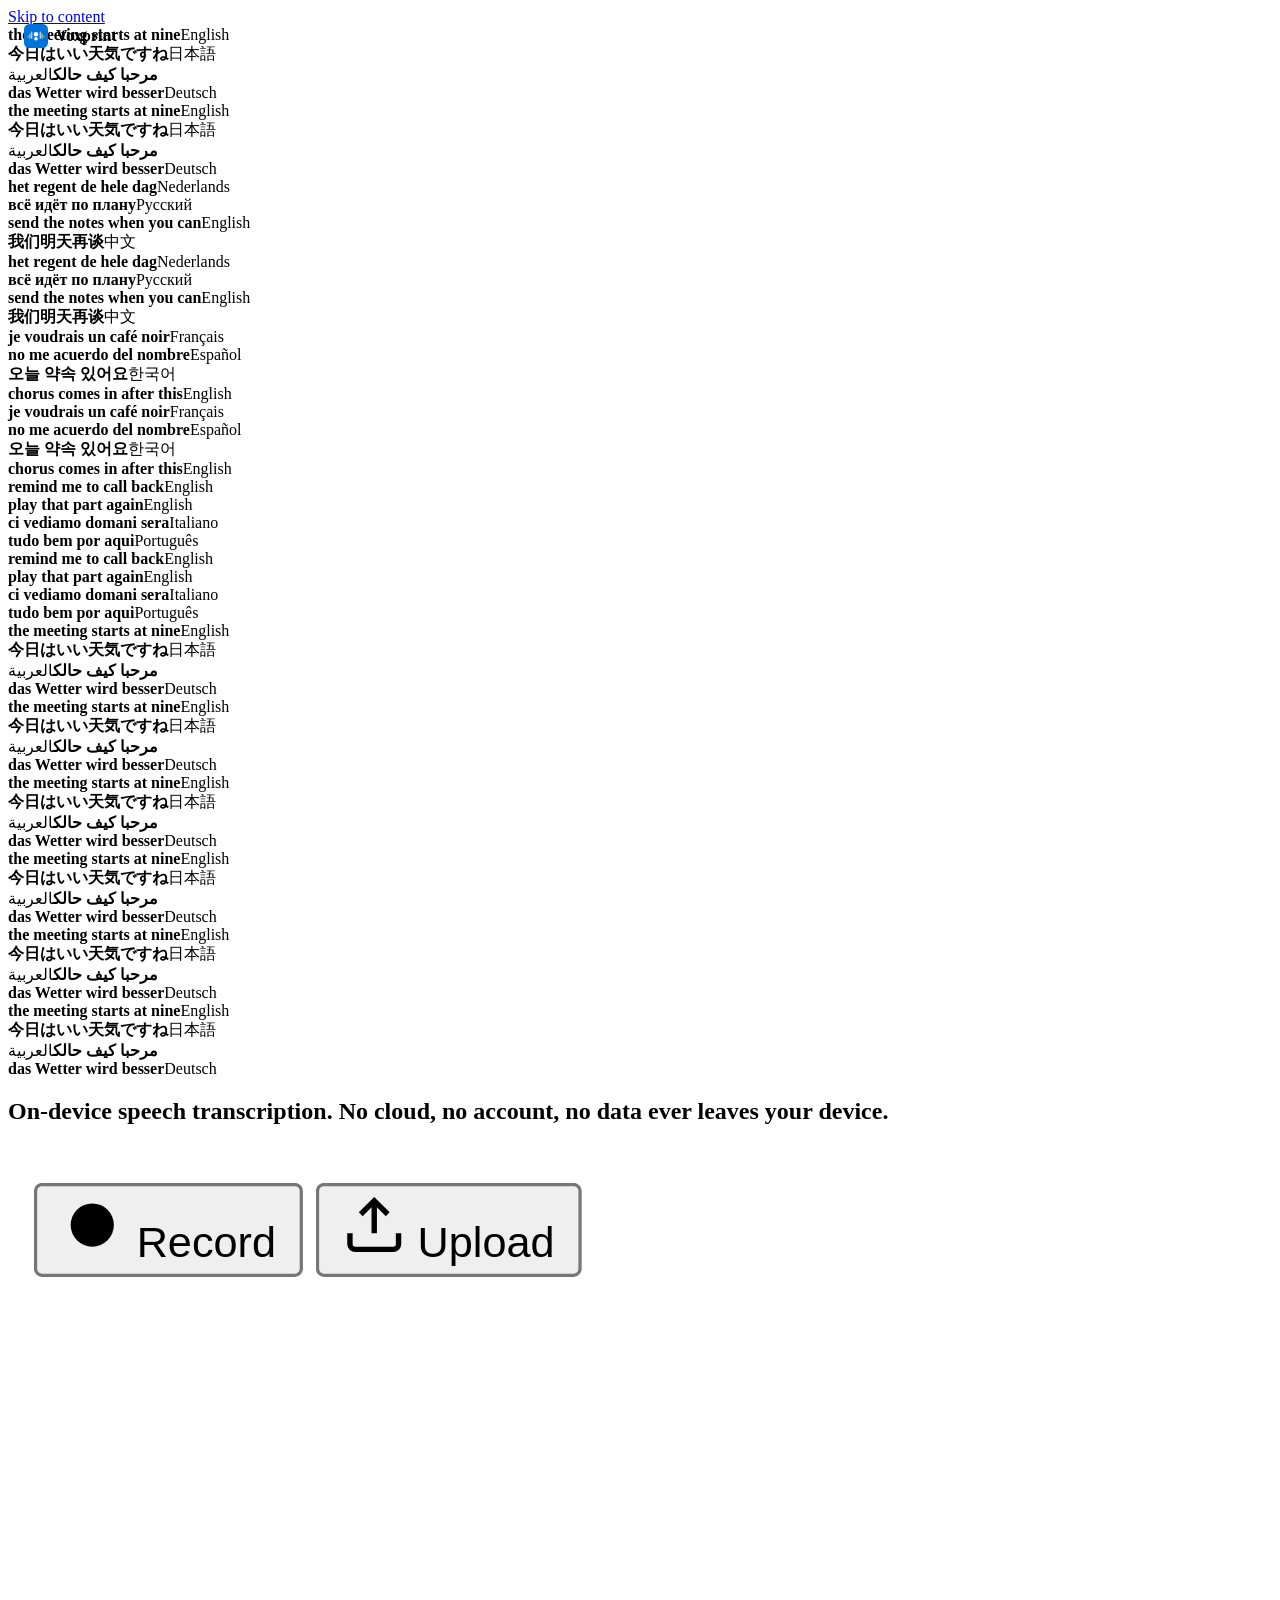
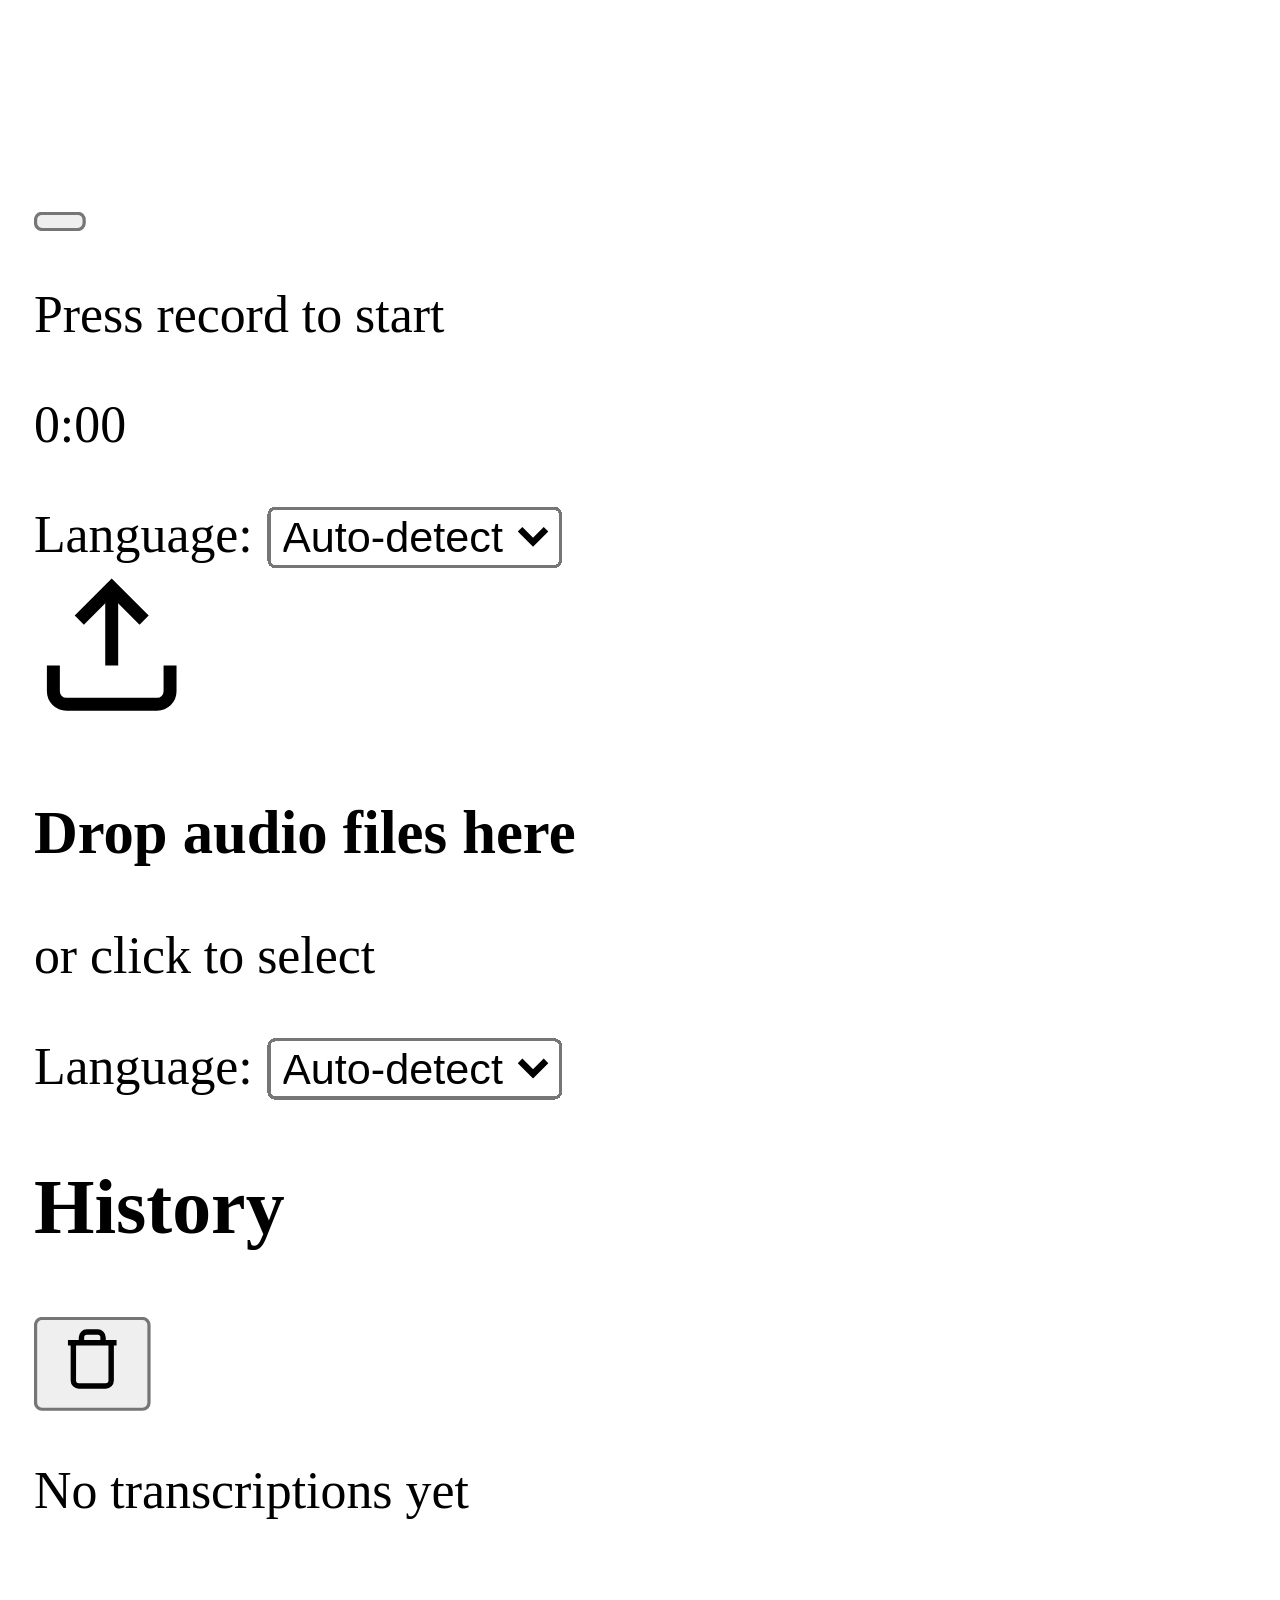
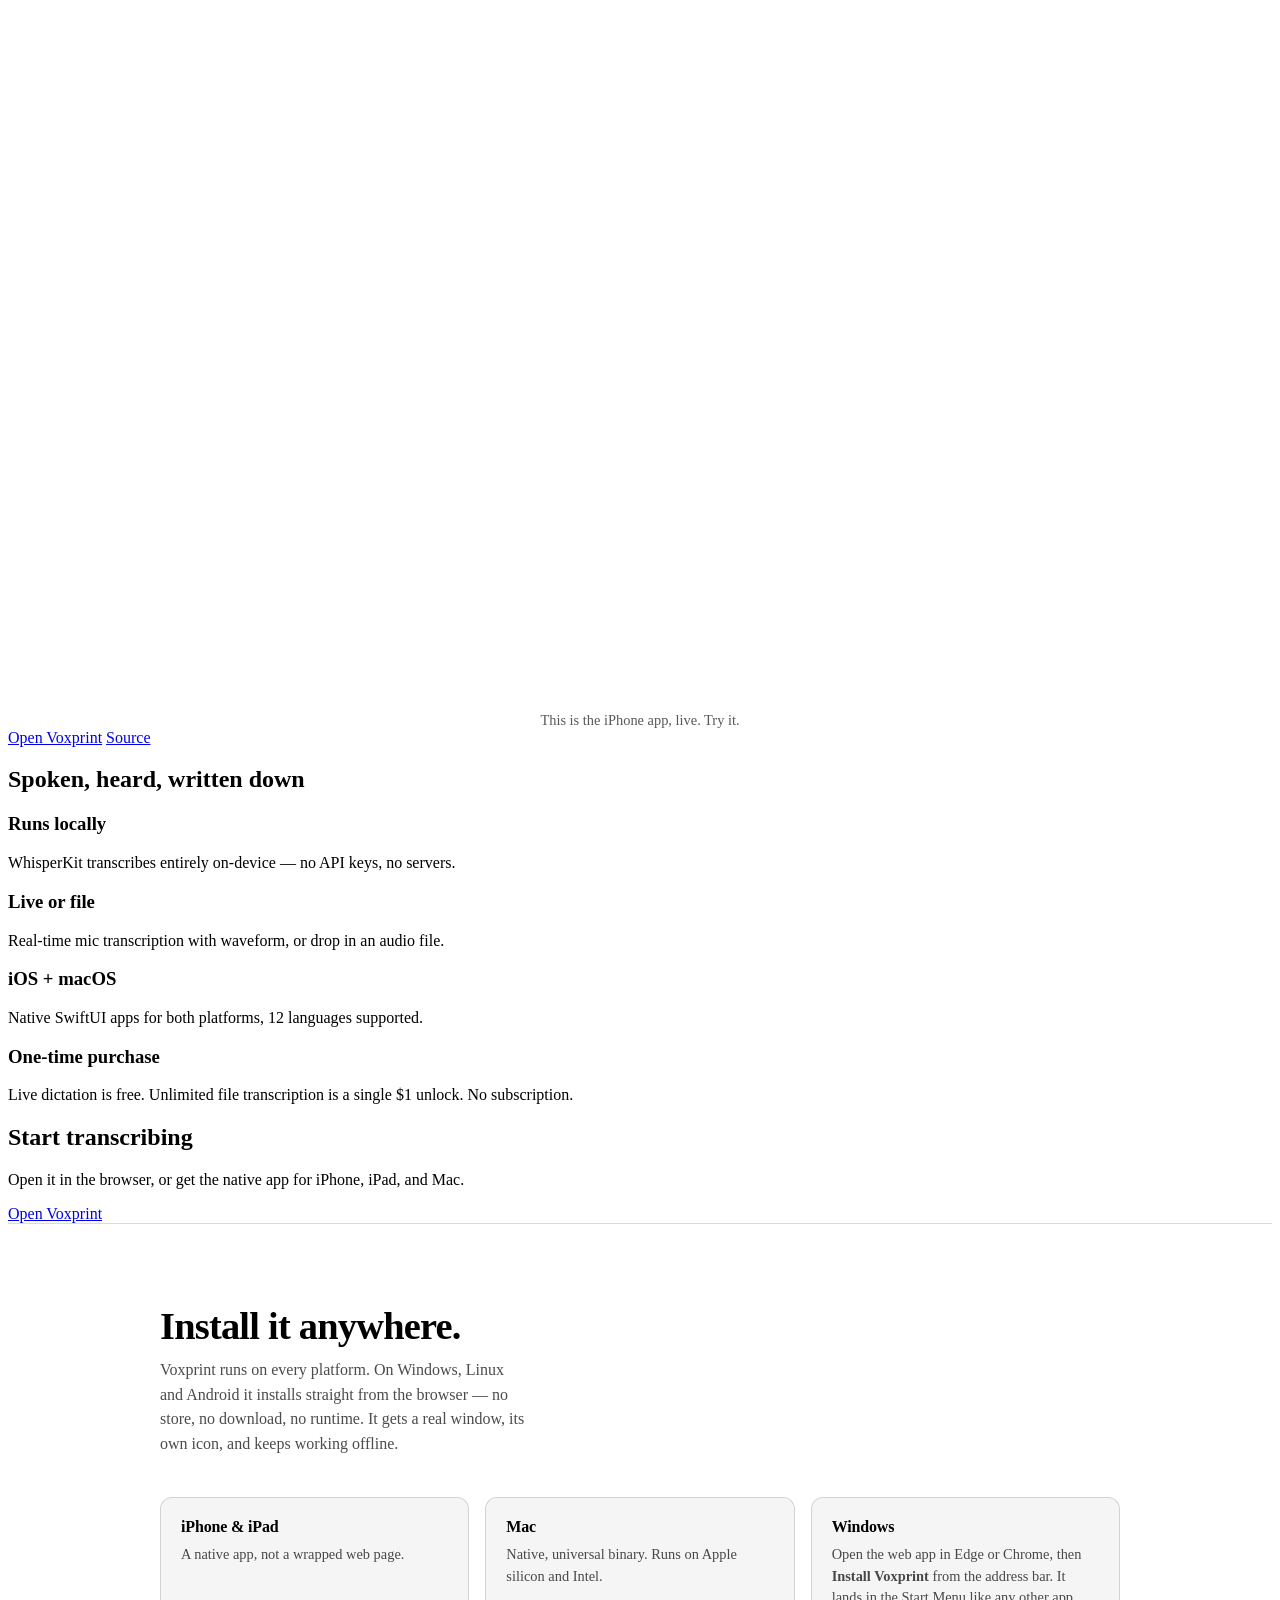
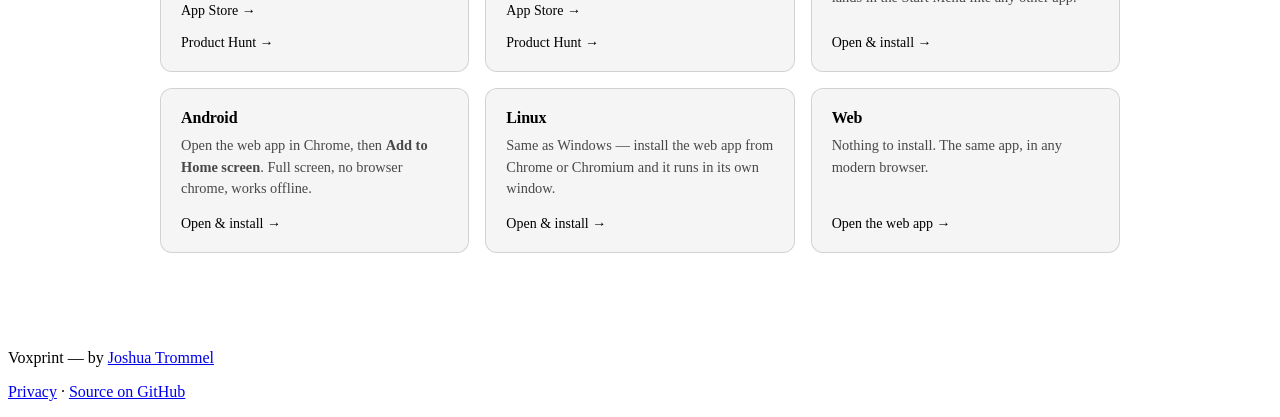
==== docs/index.html @ 03146f7b "landing: move logo to page top-left, hide app navbar in embedded demo" ====
<!DOCTYPE html>
<html lang="en">
<head>
    <script>document.documentElement.classList.add('js')</script>
    <meta charset="UTF-8">
    <meta name="viewport" content="width=device-width, initial-scale=1.0">
    <title>Voxprint: On-Device Transcription</title>
    <meta name="description" content="Transcribe speech, music, and audio files entirely on-device. No account, no cloud, no subscription.">
    <meta property="og:title" content="Voxprint: On-Device Transcription">
    <meta property="og:description" content="Whisper transcription that runs entirely on your iPhone or Mac. No account, no cloud, no subscription.">
    <meta property="og:image" content="https://voxprint.heyitsmejosh.com/og.png">
    <meta property="og:url" content="https://voxprint.heyitsmejosh.com/">
    <meta property="og:type" content="website">
    <meta name="twitter:card" content="summary_large_image">
    <meta name="twitter:image" content="https://voxprint.heyitsmejosh.com/og.png">
    <link rel="canonical" href="https://voxprint.heyitsmejosh.com/">
    <meta name="theme-color" content="#ffffff" media="(prefers-color-scheme: light)">
    <meta name="theme-color" content="#111111" media="(prefers-color-scheme: dark)">
    <meta name="apple-itunes-app" content="app-id=6782604262">
    <link rel="stylesheet" href="styles.css">
<link rel="stylesheet" href="devices.css">
<script>
// ponytail: UA sniff, good enough for a mockup. iphone is the default. ?embed = app only, for the landing demo frame.
(function(u,d){d=/Android/.test(u)?'android':/iPhone|iPad/.test(u)?'iphone':/Windows/.test(u)?'windows':/Mac/.test(u)?'mac':'iphone';document.documentElement.dataset.device=d;if(/[?&]embed\b/.test(location.search))document.documentElement.classList.add('embed')})(navigator.userAgent);
</script>
<style>
/* Live demo: the real app in a frame matching the visitor's device (nimble treatment) */
.demo{margin:2rem auto 0;text-align:center;position:relative;z-index:2}
.demo .device-screen{aspect-ratio:9/19.5}
.demo .device-mac .device-screen,.demo .device-windows .device-screen{aspect-ratio:16/10}
.demo .device-screen iframe{position:absolute;top:0;left:0;border:0;display:block;transform-origin:0 0;width:390px;height:845px;background:#fff}
.demo .device-mac .device-screen iframe,.demo .device-windows .device-screen iframe{width:1024px;height:640px}
.demo-caption{font-size:.9rem;opacity:.65;margin:1rem 0 0}
.embed .demo,.embed footer,.embed nav{display:none!important}
.site-logo{position:absolute;top:1.5rem;left:1.5rem;z-index:3;display:flex;align-items:center;gap:.5rem;font-weight:600;color:inherit;text-decoration:none}
.site-logo svg{display:block}
@media (prefers-reduced-motion: no-preference) {
  html.js .reveal { opacity: 0; transform: translateY(20px); transition: opacity .6s ease-out, transform .6s ease-out; }
  html.js .reveal.in-view { opacity: 1; transform: translateY(0); }
}
</style>
</head>
<body>
    <a class="skip" href="#main">Skip to content</a>


<main id="main">
    <section class="landing-hero">
        <div class="hero-wall" id="heroWall" aria-hidden="true"></div>
        <div class="hero-scrim" aria-hidden="true"></div>
        <a class="site-logo" href="/">
            <svg viewBox="0 0 200 200" width="24" height="24"><rect width="200" height="200" rx="44" fill="#0074D9"/><circle cx="100" cy="85" r="19" fill="#ffffff"/><circle cx="100" cy="123" r="15" fill="#ffffff"/><rect x="30" y="97" width="9" height="18" rx="4.5" fill="#9a9a9a"/><rect x="45" y="79" width="9" height="42" rx="4.5" fill="#d8d8d8"/><rect x="60" y="63" width="9" height="60" rx="4.5" fill="#e8e8e8"/><rect x="131" y="63" width="9" height="60" rx="4.5" fill="#e8e8e8"/><rect x="146" y="79" width="9" height="42" rx="4.5" fill="#d8d8d8"/><rect x="161" y="97" width="9" height="18" rx="4.5" fill="#9a9a9a"/></svg>
            Voxprint
        </a>
        <div class="hero-copy">
            <h1>On-device speech transcription. No cloud, no account, no data ever leaves your device.</h1>
<div class="demo">
  <div class="device device-iphone" id="demoFrame"><div class="device-screen"><iframe id="demoApp" title="Voxprint, live" loading="lazy" data-src="app.html?embed"></iframe></div></div>
  <p class="demo-caption">This is the <span id="demoDev">iPhone</span> app, live. Try it.</p>
</div>
<script>
(function(){var names={iphone:'iPhone',android:'Android',mac:'Mac',windows:'Windows'},dev=document.documentElement.dataset.device,f=document.getElementById('demoFrame'),i=document.getElementById('demoApp');
if(!names[dev])dev='iphone';f.className='device device-'+dev;document.getElementById('demoDev').textContent=names[dev];
if(!document.documentElement.classList.contains('embed'))i.src=i.dataset.src;
function fit(){i.style.transform='scale('+(i.parentNode.clientWidth/i.offsetWidth)+')';}fit();addEventListener('resize',fit);})();
</script>

            <div class="landing-ctas">
                <a class="btn btn-primary" href="app.html">Open Voxprint</a>
                <a class="btn btn-outline" href="https://github.com/nulljosh/voxprint">Source</a>
            </div>
        </div>
    </section>

    <section class="landing-features">
        <div class="container">
            <h2>Spoken, heard, written down</h2>
            <div class="grid">
                <div class="feature">
                    <h3>Runs locally</h3>
                    <p>WhisperKit transcribes entirely on-device &mdash; no API keys, no servers.</p>
                </div>
                <div class="feature">
                    <h3>Live or file</h3>
                    <p>Real-time mic transcription with waveform, or drop in an audio file.</p>
                </div>
                <div class="feature">
                    <h3>iOS + macOS</h3>
                    <p>Native SwiftUI apps for both platforms, 12 languages supported.</p>
                </div>
                <div class="feature">
                    <h3>One-time purchase</h3>
                    <p>Live dictation is free. Unlimited file transcription is a single $1 unlock. No subscription.</p>
                </div>
            </div>
        </div>
    </section>

    <section class="closing">
        <div class="container">
            <h2>Start transcribing</h2>
            <p>Open it in the browser, or get the native app for iPhone, iPad, and Mac.</p>
            <div class="landing-ctas">
                <a class="btn btn-primary" href="app.html">Open Voxprint</a>
            </div>
        </div>
    </section>
</main>


<style>
#install-anywhere{padding:5rem 0;border-top:1px solid color-mix(in srgb, currentColor 14%, transparent);}
#install-anywhere .xp-wrap{max-width:960px;margin:0 auto;padding:0 1.5rem;}
#install-anywhere h2{font-size:clamp(1.6rem,3.4vw,2.4rem);margin:0 0 .6rem;letter-spacing:-.02em;}
#install-anywhere .xp-lead{max-width:46ch;margin:0 0 2.5rem;opacity:.7;line-height:1.55;}
#install-anywhere .xp-grid{display:grid;gap:1rem;grid-template-columns:repeat(auto-fit,minmax(260px,1fr));}
#install-anywhere .xp-card{background:color-mix(in srgb, currentColor 4%, transparent);border:1px solid color-mix(in srgb, currentColor 14%, transparent);border-radius:12px;padding:1.25rem;display:flex;flex-direction:column;gap:.5rem;}
#install-anywhere .xp-card h3{margin:0;font-size:1rem;letter-spacing:-.01em;}
#install-anywhere .xp-card p{margin:0;font-size:.9rem;line-height:1.5;opacity:.7;flex:1;}
#install-anywhere .xp-card a{margin-top:.5rem;font-size:.875rem;font-weight:500;color:var(--primary,currentColor);text-decoration:none;}
#install-anywhere .xp-card a:hover{text-decoration:underline;}
</style>

<section id="install-anywhere">
  <div class="xp-wrap">
    <h2>Install it anywhere.</h2>
    <p class="xp-lead">Voxprint runs on every platform. On Windows, Linux and Android it installs straight from the browser &mdash; no store, no download, no runtime. It gets a real window, its own icon, and keeps working offline.</p>
    <div class="xp-grid">
    <div class="xp-card">
      <h3>iPhone &amp; iPad</h3>
      <p>A native app, not a wrapped web page.</p>
      <a href="https://apps.apple.com/app/id6782604262">App Store &rarr;</a>
      <a href="https://www.producthunt.com/products/voxprint?launch=voxprint">Product Hunt &rarr;</a>
    </div>
    <div class="xp-card">
      <h3>Mac</h3>
      <p>Native, universal binary. Runs on Apple silicon and Intel.</p>
      <a href="https://apps.apple.com/app/id6782604262">App Store &rarr;</a>
      <a href="https://www.producthunt.com/products/voxprint?launch=voxprint">Product Hunt &rarr;</a>
    </div>
    <div class="xp-card">
      <h3>Windows</h3>
      <p>Open the web app in Edge or Chrome, then <strong>Install Voxprint</strong> from the address bar. It lands in the Start Menu like any other app.</p>
      <a href="https://voxprint.heyitsmejosh.com">Open &amp; install &rarr;</a>
    </div>
    <div class="xp-card">
      <h3>Android</h3>
      <p>Open the web app in Chrome, then <strong>Add to Home screen</strong>. Full screen, no browser chrome, works offline.</p>
      <a href="https://voxprint.heyitsmejosh.com">Open &amp; install &rarr;</a>
    </div>
    <div class="xp-card">
      <h3>Linux</h3>
      <p>Same as Windows &mdash; install the web app from Chrome or Chromium and it runs in its own window.</p>
      <a href="https://voxprint.heyitsmejosh.com">Open &amp; install &rarr;</a>
    </div>
    <div class="xp-card">
      <h3>Web</h3>
      <p>Nothing to install. The same app, in any modern browser.</p>
      <a href="https://voxprint.heyitsmejosh.com">Open the web app &rarr;</a>
    </div>
    </div>
  </div>
</section>

    <footer class="landing-footer">
        <div class="container">
            <p>Voxprint &mdash; by <a href="https://heyitsmejosh.com">Joshua Trommel</a></p>
            <p><a href="privacy.html">Privacy</a> &middot; <a href="https://github.com/nulljosh/voxprint">Source on GitHub</a></p>
        </div>
    </footer>
<script>
(function () {
  // Snippets the app would actually produce: transcript line + the language it detected.
  var LINES = [
    ["the meeting starts at nine", "English"],
    ["je voudrais un caf\u00e9 noir", "Fran\u00e7ais"],
    ["das Wetter wird besser", "Deutsch"],
    ["no me acuerdo del nombre", "Espa\u00f1ol"],
    ["ci vediamo domani sera", "Italiano"],
    ["\u4eca\u65e5\u306f\u3044\u3044\u5929\u6c17\u3067\u3059\u306d", "\u65e5\u672c\u8a9e"],
    ["remind me to call back", "English"],
    ["\uc624\ub298 \uc57d\uc18d \uc788\uc5b4\uc694", "\ud55c\uad6d\uc5b4"],
    ["tudo bem por aqui", "Portugu\u00eas"],
    ["\u0432\u0441\u0451 \u0438\u0434\u0451\u0442 \u043f\u043e \u043f\u043b\u0430\u043d\u0443", "\u0420\u0443\u0441\u0441\u043a\u0438\u0439"],
    ["chorus comes in after this", "English"],
    ["\u6211\u4eec\u660e\u5929\u518d\u8c08", "\u4e2d\u6587"],
    ["send the notes when you can", "English"],
    ["het regent de hele dag", "Nederlands"],
    ["play that part again", "English"],
    ["\u0645\u0631\u062d\u0628\u0627 \u0643\u064a\u0641 \u062d\u0627\u0644\u0643", "\u0627\u0644\u0639\u0631\u0628\u064a\u0629"]
  ];
  var wall = document.getElementById('heroWall');
  if (!wall) return;
  for (var i = LINES.length - 1; i > 0; i--) {   // shuffle so the wall differs each visit
    var j = Math.floor(Math.random() * (i + 1));
    var t = LINES[i]; LINES[i] = LINES[j]; LINES[j] = t;
  }
  var cols = Math.max(3, Math.ceil(window.innerWidth / 190));
  var per = Math.max(4, Math.min(6, Math.floor(LINES.length / cols)));
  for (var c = 0; c < cols; c++) {
    var col = document.createElement('div');
    col.className = 'wall-col ' + (c % 2 ? 'down' : 'up');
    col.style.setProperty('--dur', (64 + c * 13) + 's');
    var slice = LINES.slice(c * per, (c + 1) * per);
    if (!slice.length) slice = LINES.slice(0, per);
    slice.concat(slice).forEach(function (entry) {   // doubled, so the loop is seamless
      var card = document.createElement('div');
      card.className = 'wall-card';
      var b = document.createElement('b'); b.textContent = entry[0];
      var sp = document.createElement('span'); sp.textContent = entry[1];
      card.appendChild(b); card.appendChild(sp);
      col.appendChild(card);
    });
    wall.appendChild(col);
  }
})();
</script>
<script>
(function(){
  if (!('IntersectionObserver' in window)) return;
  document.querySelectorAll('.landing-features, .closing, #install-anywhere').forEach(function(el){ el.classList.add('reveal'); });
  var io = new IntersectionObserver(function(entries){
    entries.forEach(function(e){ if (e.isIntersecting) { e.target.classList.add('in-view'); io.unobserve(e.target); } });
  }, { threshold: 0.15 });
  document.querySelectorAll('.reveal').forEach(function(el){ io.observe(el); });

  var wall = document.getElementById('heroWall');
  if (wall && matchMedia('(prefers-reduced-motion: no-preference)').matches) {
    var ticking = false;
    addEventListener('scroll', function(){
      if (!ticking) {
        requestAnimationFrame(function(){ wall.style.transform = 'translateY(' + (scrollY * 0.15) + 'px)'; ticking = false; });
        ticking = true;
      }
    }, { passive: true });
  }
})();
</script>
</body>
</html>
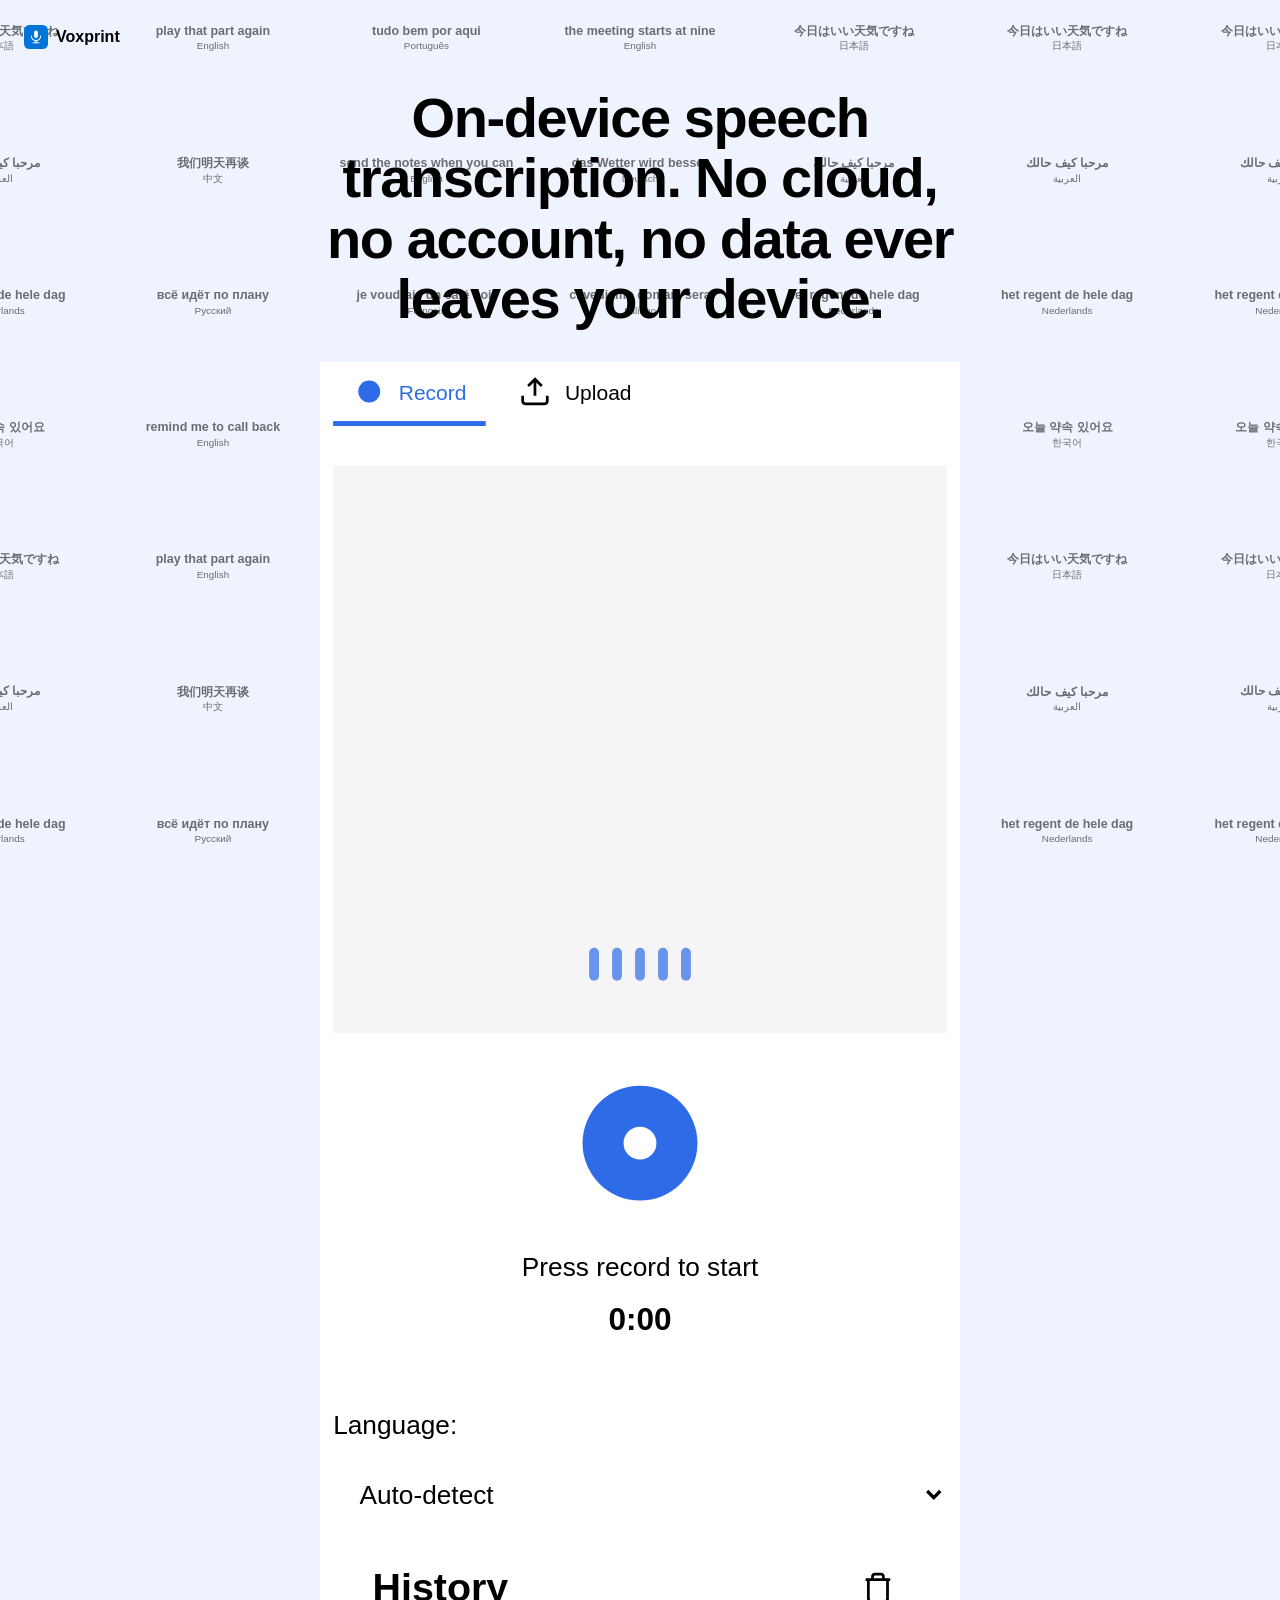
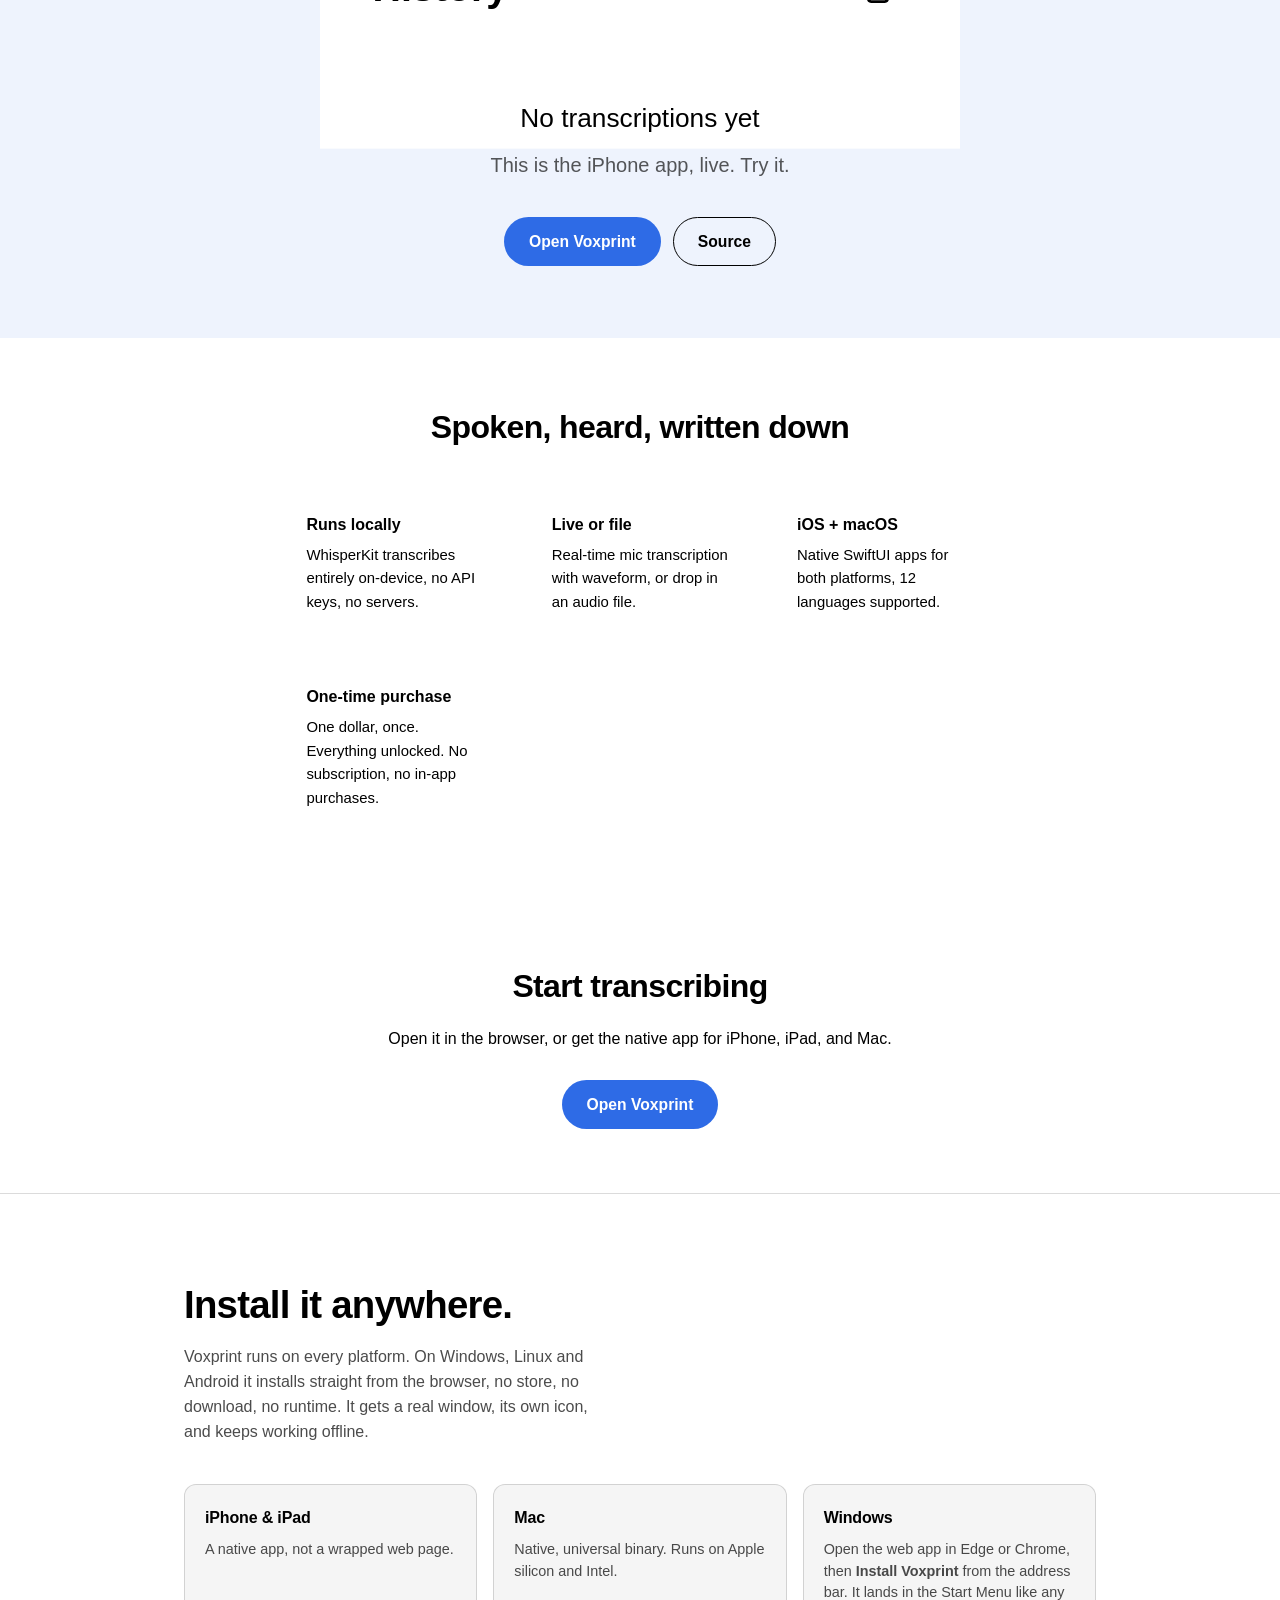
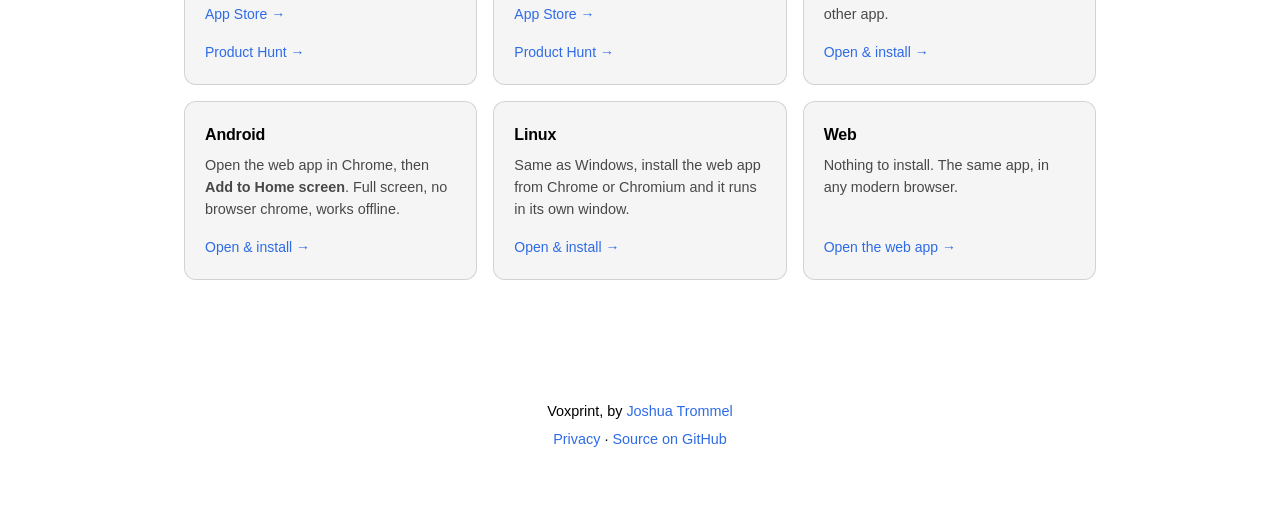
==== commit c05d4913: "1.4.0: fix model load brick, drop Pro, blue UI, settings cleanup Half-copied model folder no longer " ====
--- a/docs/index.html
+++ b/docs/index.html
@@ -49,7 +49,7 @@
         <div class="hero-wall" id="heroWall" aria-hidden="true"></div>
         <div class="hero-scrim" aria-hidden="true"></div>
         <a class="site-logo" href="/">
-            <svg viewBox="0 0 200 200" width="24" height="24"><rect width="200" height="200" rx="44" fill="#0074D9"/><circle cx="100" cy="85" r="19" fill="#ffffff"/><circle cx="100" cy="123" r="15" fill="#ffffff"/><rect x="30" y="97" width="9" height="18" rx="4.5" fill="#9a9a9a"/><rect x="45" y="79" width="9" height="42" rx="4.5" fill="#d8d8d8"/><rect x="60" y="63" width="9" height="60" rx="4.5" fill="#e8e8e8"/><rect x="131" y="63" width="9" height="60" rx="4.5" fill="#e8e8e8"/><rect x="146" y="79" width="9" height="42" rx="4.5" fill="#d8d8d8"/><rect x="161" y="97" width="9" height="18" rx="4.5" fill="#9a9a9a"/></svg>
+            <svg viewBox="0 0 200 200" width="24" height="24"><rect width="200" height="200" rx="44" fill="#0074D9"/><!-- Microphone --><rect x="84" y="46" width="32" height="62" rx="16" fill="#ffffff"/><path d="M62 92 a38 38 0 0 0 76 0" fill="none" stroke="#ffffff" stroke-width="9" stroke-linecap="round"/><line x1="100" y1="130" x2="100" y2="148" stroke="#ffffff" stroke-width="9" stroke-linecap="round"/><line x1="76" y1="148" x2="124" y2="148" stroke="#ffffff" stroke-width="9" stroke-linecap="round"/></svg>
             Voxprint
         </a>
         <div class="hero-copy">
@@ -78,7 +78,7 @@
             <div class="grid">
                 <div class="feature">
                     <h3>Runs locally</h3>
-                    <p>WhisperKit transcribes entirely on-device &mdash; no API keys, no servers.</p>
+                    <p>WhisperKit transcribes entirely on-device, no API keys, no servers.</p>
                 </div>
                 <div class="feature">
                     <h3>Live or file</h3>
@@ -90,7 +90,7 @@
                 </div>
                 <div class="feature">
                     <h3>One-time purchase</h3>
-                    <p>Live dictation is free. Unlimited file transcription is a single $1 unlock. No subscription.</p>
+                    <p>One dollar, once. Everything unlocked. No subscription, no in-app purchases.</p>
                 </div>
             </div>
         </div>
@@ -124,7 +124,7 @@
 <section id="install-anywhere">
   <div class="xp-wrap">
     <h2>Install it anywhere.</h2>
-    <p class="xp-lead">Voxprint runs on every platform. On Windows, Linux and Android it installs straight from the browser &mdash; no store, no download, no runtime. It gets a real window, its own icon, and keeps working offline.</p>
+    <p class="xp-lead">Voxprint runs on every platform. On Windows, Linux and Android it installs straight from the browser, no store, no download, no runtime. It gets a real window, its own icon, and keeps working offline.</p>
     <div class="xp-grid">
     <div class="xp-card">
       <h3>iPhone &amp; iPad</h3>
@@ -150,7 +150,7 @@
     </div>
     <div class="xp-card">
       <h3>Linux</h3>
-      <p>Same as Windows &mdash; install the web app from Chrome or Chromium and it runs in its own window.</p>
+      <p>Same as Windows, install the web app from Chrome or Chromium and it runs in its own window.</p>
       <a href="https://voxprint.heyitsmejosh.com">Open &amp; install &rarr;</a>
     </div>
     <div class="xp-card">
@@ -164,7 +164,7 @@
 
     <footer class="landing-footer">
         <div class="container">
-            <p>Voxprint &mdash; by <a href="https://heyitsmejosh.com">Joshua Trommel</a></p>
+            <p>Voxprint, by <a href="https://heyitsmejosh.com">Joshua Trommel</a></p>
             <p><a href="privacy.html">Privacy</a> &middot; <a href="https://github.com/nulljosh/voxprint">Source on GitHub</a></p>
         </div>
     </footer>
--- a/docs/styles.css
+++ b/docs/styles.css
@@ -0,0 +1,874 @@
+/* Variables & Theme, portfolio vibe (heyitsmejosh.com/tokens.css) */
+@import url("https://heyitsmejosh.com/tokens.css");
+
+:root {
+    --font: var(--font-body, -apple-system, BlinkMacSystemFont, 'SF Pro Text', 'Helvetica Neue', Helvetica, Arial, sans-serif);
+    /* ponytail: Voxprint's own blue instead of the portfolio yellow, the bright
+       accent reads wrong here and fails contrast under white button text. */
+    --primary: #2E6BE6;
+    --primary-ink: #ffffff;
+    --accent-soft: #eef3fd;
+    --primary-light: var(--blue-light);
+    --primary-dark: var(--navy);
+    --text-primary: var(--text);
+    --text-secondary: var(--text2);
+    --bg-secondary: #f5f5f7; /* neutral grey, the portfolio cream read as off-brand next to the blue */
+    --success: #10b981;
+    --error: #ef4444;
+    --radius: var(--radius-lg);
+    --shadow: var(--shadow-sm);
+}
+
+/* Dark mode */
+@media (prefers-color-scheme: dark) {
+    :root {
+        --bg: #111111;
+        --bg2: #1a1a1a;
+        --bg-secondary: #1a1a1a;
+        --text: #e8e8f0;
+        --text2: rgba(232,232,240,0.60);
+        --border: rgba(232,232,240,0.10);
+        --primary: #7FB0FF;
+        --accent-soft: #151a26;
+        --primary-ink: #111111;
+        --primary-dark: var(--blue-light);
+    }
+}
+
+html.dark-mode {
+    --bg: #111111;
+    --bg2: #1a1a1a;
+    --bg-secondary: #1a1a1a;
+    --text: #e8e8f0;
+    --text2: rgba(232,232,240,0.60);
+    --border: rgba(232,232,240,0.10);
+    --primary: #7FB0FF;
+    --primary-ink: #111111;
+    --primary-dark: var(--blue-light);
+    --accent-soft: #151a26;
+}
+
+/* Base */
+* {
+    margin: 0;
+    padding: 0;
+    box-sizing: border-box;
+}
+
+body {
+    font-family: var(--font);
+    color: var(--text-primary);
+    background: var(--bg);
+    transition: background 0.3s, color 0.3s;
+    line-height: 1.6;
+}
+
+/* App Container */
+.app-container {
+    display: flex;
+    min-height: 100vh;
+    flex-direction: column;
+}
+
+/* Navbar */
+.navbar {
+    background: var(--bg-secondary);
+    border-bottom: 1px solid var(--border);
+    padding: 1rem;
+    position: sticky;
+    top: 0;
+    z-index: 100;
+    box-shadow: var(--shadow);
+}
+
+.navbar-content {
+    max-width: 900px;
+    margin: 0 auto;
+    display: flex;
+    justify-content: space-between;
+    align-items: center;
+}
+
+.navbar-left {
+    display: flex;
+    align-items: center;
+    gap: 0.75rem;
+}
+
+.navbar-icon {
+    width: 32px;
+    height: 32px;
+}
+
+.navbar-title {
+    font-size: 1.5rem;
+    font-weight: 600;
+    color: var(--text-primary);
+}
+
+.navbar-right {
+    display: flex;
+    gap: 0.5rem;
+}
+
+/* Main Content */
+.main-content {
+    flex: 1;
+    max-width: 900px;
+    width: 100%;
+    margin: 0 auto;
+    padding: 2rem 1rem;
+}
+
+/* Tabs */
+.tabs {
+    display: flex;
+    gap: 0.5rem;
+    margin-bottom: 2rem;
+    border-bottom: 1px solid var(--border);
+}
+
+.tab-btn {
+    padding: 0.75rem 1.5rem;
+    background: none;
+    border: none;
+    border-bottom: 3px solid transparent;
+    color: var(--text-secondary);
+    cursor: pointer;
+    font-weight: 500;
+    display: flex;
+    align-items: center;
+    gap: 0.5rem;
+    transition: all 0.2s;
+}
+
+.tab-btn:hover {
+    color: var(--primary);
+}
+
+.tab-btn.active {
+    color: var(--primary);
+    border-bottom-color: var(--primary);
+}
+
+/* Tab Content */
+.tab-content {
+    display: none;
+}
+
+.tab-content.active {
+    display: block;
+}
+
+/* Record Section */
+.record-section {
+    display: flex;
+    flex-direction: column;
+    gap: 2rem;
+}
+
+.waveform-container {
+    display: flex;
+    flex-direction: column;
+    align-items: center;
+    justify-content: center;
+    gap: 2rem;
+    padding: 2rem;
+    background: var(--bg-secondary);
+    border-radius: var(--radius);
+    min-height: 250px;
+    position: relative;
+}
+
+#waveformCanvas {
+    width: 100%;
+    max-width: 400px;
+    height: 150px;
+}
+
+.waveform-bars {
+    display: flex;
+    gap: 8px;
+    align-items: flex-end;
+    height: 100px;
+    justify-content: center;
+}
+
+.bar {
+    width: 6px;
+    height: 20px;
+    background: var(--primary);
+    border-radius: 3px;
+    transition: height 0.1s ease-out;
+    opacity: 0.7;
+}
+
+.bar:nth-child(2) { transition-delay: 0.02s; }
+.bar:nth-child(3) { transition-delay: 0.04s; }
+.bar:nth-child(4) { transition-delay: 0.02s; }
+.bar:nth-child(5) { transition-delay: 0.04s; }
+
+/* Record Controls */
+.record-controls {
+    display: flex;
+    flex-direction: column;
+    align-items: center;
+    gap: 1.5rem;
+}
+
+.btn-record {
+    width: 100px;
+    height: 100px;
+    border-radius: 50%;
+    border: none;
+    background: var(--primary);
+    color: white;
+    cursor: pointer;
+    display: flex;
+    align-items: center;
+    justify-content: center;
+    font-weight: 600;
+    font-size: 1.1rem;
+    transition: all 0.2s;
+    box-shadow: var(--shadow-lg);
+    position: relative;
+}
+
+.btn-record:hover {
+    background: var(--primary-dark);
+    transform: scale(1.05);
+}
+
+.btn-record.recording {
+    animation: pulse 1s infinite;
+}
+
+@keyframes pulse {
+    0% { transform: scale(1); }
+    50% { transform: scale(1.05); }
+    100% { transform: scale(1); }
+}
+
+.record-icon {
+    display: inline-block;
+    width: 20px;
+    height: 20px;
+    background: white;
+    border-radius: 50%;
+}
+
+.btn-record.recording .record-icon {
+    width: 10px;
+    height: 10px;
+}
+
+.record-status {
+    text-align: center;
+}
+
+.record-status p {
+    margin: 0.25rem 0;
+    color: var(--text-secondary);
+}
+
+.record-time {
+    font-size: 1.5rem;
+    font-weight: 600;
+    color: var(--primary);
+}
+
+/* Settings Row */
+.settings-row {
+    display: grid;
+    grid-template-columns: repeat(auto-fit, minmax(200px, 1fr));
+    gap: 1rem;
+}
+
+.setting-group {
+    display: flex;
+    flex-direction: column;
+    gap: 0.5rem;
+}
+
+.setting-group label {
+    font-weight: 500;
+    color: var(--text-primary);
+}
+
+.select-control {
+    padding: 0.75rem;
+    border: 1px solid var(--border);
+    border-radius: var(--radius);
+    background: var(--bg);
+    color: var(--text-primary);
+    font-size: 1rem;
+    cursor: pointer;
+}
+
+.select-control:focus {
+    outline: none;
+    border-color: var(--primary);
+    box-shadow: 0 0 0 3px rgba(91, 155, 213, 0.15);
+}
+
+/* Upload Section */
+.upload-section {
+    display: flex;
+    flex-direction: column;
+    gap: 2rem;
+}
+
+.upload-area {
+    border: 2px dashed var(--border);
+    border-radius: var(--radius);
+    padding: 3rem 2rem;
+    text-align: center;
+    cursor: pointer;
+    transition: all 0.2s;
+    background: var(--bg-secondary);
+}
+
+.upload-area:hover {
+    border-color: var(--primary);
+    background: rgba(91, 155, 213, 0.08);
+}
+
+.upload-area svg {
+    color: var(--primary);
+    margin-bottom: 1rem;
+}
+
+.upload-area h3 {
+    margin-bottom: 0.5rem;
+    color: var(--text-primary);
+}
+
+.upload-area p {
+    color: var(--text-secondary);
+}
+
+/* Transcription Area */
+.transcription-area {
+    background: var(--bg-secondary);
+    border-radius: var(--radius);
+    padding: 2rem;
+    margin-top: 2rem;
+    box-shadow: var(--shadow);
+}
+
+.transcription-header {
+    display: flex;
+    justify-content: space-between;
+    align-items: center;
+    margin-bottom: 1.5rem;
+}
+
+.transcription-header h2 {
+    margin: 0;
+}
+
+.transcription-actions {
+    display: flex;
+    gap: 0.5rem;
+}
+
+.btn-action {
+    padding: 0.5rem 1rem;
+    background: var(--primary);
+    color: white;
+    border: none;
+    border-radius: var(--radius);
+    cursor: pointer;
+    font-size: 0.9rem;
+    display: flex;
+    align-items: center;
+    gap: 0.5rem;
+    transition: all 0.2s;
+}
+
+.btn-action:hover {
+    background: var(--primary-dark);
+}
+
+.btn-action.btn-close {
+    padding: 0.5rem;
+    width: 32px;
+    height: 32px;
+    display: flex;
+    align-items: center;
+    justify-content: center;
+    font-size: 1.5rem;
+}
+
+.transcription-text {
+    font-size: 1.1rem;
+    line-height: 1.8;
+    margin-bottom: 1rem;
+    color: var(--text-primary);
+    word-break: break-word;
+}
+
+.transcription-meta {
+    font-size: 0.85rem;
+    color: var(--text-secondary);
+}
+
+/* History Panel */
+.history-panel {
+    width: 100%;
+    max-width: 900px;
+    margin: 0 auto;
+    padding: 0 1rem 2rem;
+}
+
+.history-header {
+    display: flex;
+    justify-content: space-between;
+    align-items: center;
+    margin-bottom: 1rem;
+    padding: 0 1rem;
+}
+
+.history-header h2 {
+    margin: 0;
+}
+
+.history-list {
+    display: flex;
+    flex-direction: column;
+    gap: 0.75rem;
+}
+
+.history-item {
+    padding: 1rem;
+    background: var(--bg-secondary);
+    border-radius: var(--radius);
+    cursor: pointer;
+    transition: all 0.2s;
+}
+
+.history-item:hover {
+    background: var(--border);
+}
+
+.history-item-text {
+    color: var(--text-primary);
+    margin-bottom: 0.5rem;
+    line-height: 1.5;
+    display: -webkit-box;
+    -webkit-line-clamp: 2;
+    -webkit-box-orient: vertical;
+    overflow: hidden;
+}
+
+.history-item-date {
+    font-size: 0.85rem;
+    color: var(--text-secondary);
+}
+
+.history-item-actions {
+    display: flex;
+    gap: 0.5rem;
+    margin-top: 0.5rem;
+}
+
+.btn-icon-small {
+    padding: 0.25rem 0.5rem;
+    background: var(--primary);
+    color: white;
+    border: none;
+    border-radius: 4px;
+    cursor: pointer;
+    font-size: 0.75rem;
+    transition: all 0.2s;
+}
+
+.btn-icon-small:hover {
+    background: var(--primary-dark);
+}
+
+.history-empty {
+    text-align: center;
+    color: var(--text-secondary);
+    padding: 2rem;
+}
+
+/* Buttons */
+.btn-icon {
+    padding: 0.5rem;
+    background: none;
+    border: none;
+    color: var(--text-primary);
+    cursor: pointer;
+    display: flex;
+    align-items: center;
+    justify-content: center;
+    border-radius: var(--radius);
+    transition: all 0.2s;
+}
+
+.btn-icon:hover {
+    background: var(--bg-secondary);
+    color: var(--primary);
+}
+
+.btn-secondary {
+    padding: 0.75rem 1.5rem;
+    background: var(--primary);
+    color: white;
+    border: none;
+    border-radius: var(--radius);
+    cursor: pointer;
+    font-weight: 500;
+    transition: all 0.2s;
+    width: 100%;
+    margin-top: 0.5rem;
+}
+
+.btn-secondary:hover {
+    background: var(--primary-dark);
+}
+
+/* Modal */
+.modal-overlay {
+    position: fixed;
+    top: 0;
+    left: 0;
+    right: 0;
+    bottom: 0;
+    background: rgba(0, 0, 0, 0.5);
+    z-index: 999;
+}
+
+.modal {
+    position: fixed;
+    top: 50%;
+    left: 50%;
+    transform: translate(-50%, -50%);
+    z-index: 1000;
+    max-width: 500px;
+    width: 90%;
+}
+
+.modal-content {
+    background: var(--bg);
+    border-radius: var(--radius);
+    box-shadow: var(--shadow-lg);
+    overflow: hidden;
+}
+
+.modal-header {
+    padding: 1.5rem;
+    border-bottom: 1px solid var(--border);
+    display: flex;
+    justify-content: space-between;
+    align-items: center;
+}
+
+.modal-header h2 {
+    margin: 0;
+}
+
+.modal-body {
+    padding: 1.5rem;
+    max-height: 70vh;
+    overflow-y: auto;
+}
+
+.setting-item {
+    margin-bottom: 1.5rem;
+}
+
+.setting-item label {
+    display: block;
+    font-weight: 500;
+    margin-bottom: 0.5rem;
+    color: var(--text-primary);
+}
+
+.setting-description {
+    font-size: 0.85rem;
+    color: var(--text-secondary);
+    margin-top: 0.5rem;
+}
+
+/* Responsive */
+@media (max-width: 768px) {
+    .navbar-left {
+        gap: 0.5rem;
+    }
+
+    .navbar-title {
+        font-size: 1.25rem;
+    }
+
+    .main-content {
+        padding: 1rem 0.75rem;
+    }
+
+    .tabs {
+        margin-bottom: 1.5rem;
+    }
+
+    .tab-btn {
+        padding: 0.5rem 1rem;
+        font-size: 0.9rem;
+    }
+
+    .btn-record {
+        width: 80px;
+        height: 80px;
+    }
+
+    .waveform-container {
+        min-height: 200px;
+    }
+
+    .transcription-area {
+        padding: 1.5rem;
+    }
+
+    .transcription-header {
+        flex-direction: column;
+        align-items: flex-start;
+        gap: 1rem;
+    }
+
+    .transcription-actions {
+        width: 100%;
+        gap: 0.5rem;
+    }
+
+    .btn-action {
+        flex: 1;
+        justify-content: center;
+    }
+
+    .settings-row {
+        grid-template-columns: 1fr;
+    }
+}
+
+@media (max-width: 480px) {
+    .navbar-content {
+        padding: 0 0.5rem;
+    }
+
+    .navbar-title {
+        font-size: 1rem;
+    }
+
+    .main-content {
+        padding: 1rem 0.5rem;
+    }
+
+    .modal {
+        width: 95%;
+    }
+
+    .history-item {
+        padding: 0.75rem;
+    }
+
+    .btn-record {
+        width: 70px;
+        height: 70px;
+        font-size: 0.9rem;
+    }
+
+    .record-time {
+        font-size: 1.2rem;
+    }
+
+    .tab-btn {
+        padding: 0.5rem 0.75rem;
+        font-size: 0.8rem;
+    }
+
+    .transcription-text {
+        font-size: 1rem;
+    }
+}
+
+/* Animations */
+@keyframes fadeIn {
+    from {
+        opacity: 0;
+        transform: translateY(10px);
+    }
+    to {
+        opacity: 1;
+        transform: translateY(0);
+    }
+}
+
+.history-item {
+    animation: fadeIn 0.3s ease-out;
+}
+
+/* Utilities */
+.hidden {
+    display: none !important;
+}
+
+/* Landing page, matches the house landing style (see bookrank/index.html):
+   tinted hero band, 760px column, pill buttons, feature grid, closing CTA. */
+.container { max-width: 760px; margin: 0 auto; padding: 0 1.5rem; }
+
+.landing-hero {
+    position: relative;
+    overflow: hidden;
+    isolation: isolate;
+    background: var(--accent-soft);
+    padding: 5.5rem 1.5rem 4.5rem;
+    text-align: center;
+}
+
+/* Animated hero wall, the same drifting card wall the other project landing
+   pages use. No canvas; CSS transforms only, and it stops dead under
+   prefers-reduced-motion. */
+.hero-wall {
+    position: absolute; inset: -8%; z-index: 0;
+    display: grid; grid-auto-flow: column; grid-auto-columns: 1fr; gap: 10px;
+    opacity: 0.55;
+    pointer-events: none; user-select: none;
+}
+.wall-col { display: flex; min-width: 0; flex-direction: column; gap: 10px; }
+.wall-col.up   { animation: wall-up   var(--dur) linear infinite; }
+.wall-col.down { animation: wall-down var(--dur) linear infinite; }
+@keyframes wall-up   { from { transform: translateY(0); }    to { transform: translateY(-50%); } }
+@keyframes wall-down { from { transform: translateY(-50%); } to { transform: translateY(0); } }
+
+.wall-card {
+    aspect-ratio: 5/3; border-radius: 6px; display: flex;
+    flex-direction: column; align-items: center; justify-content: center;
+    gap: 0.2rem; padding: 0.45rem; text-align: center; overflow: hidden;
+    background: var(--bg2); border: 1px solid var(--border);
+}
+.wall-card b { font-size: 0.78rem; font-weight: 600; color: var(--text); line-height: 1.15; }
+.wall-card span { font-size: 0.62rem; color: var(--text2); line-height: 1.1; }
+
+/* keeps the headline readable over the wall, in either theme */
+.hero-scrim {
+    position: absolute; inset: 0; z-index: 1; pointer-events: none;
+    background:
+        radial-gradient(ellipse 55% 60% at 50% 45%, var(--bg) 20%, transparent 80%),
+        linear-gradient(var(--bg), transparent 30%, transparent 62%, var(--bg) 96%),
+        color-mix(in srgb, var(--bg) 50%, transparent);
+}
+
+.hero-copy { position: relative; z-index: 2; max-width: 640px; margin: 0 auto; }
+
+@media (prefers-reduced-motion: reduce) {
+    .wall-col { animation: none; }
+}
+
+.landing-hero img {
+    border-radius: 22px;
+    margin: 0 auto 1.75rem;
+    display: block;
+}
+
+.landing-hero h1 {
+    font-size: clamp(2.25rem, 6.5vw, 3.5rem);
+    font-weight: 700;
+    letter-spacing: -0.025em;
+    line-height: 1.08;
+    margin-bottom: 0.85rem;
+}
+
+.landing-hero p {
+    color: var(--text-secondary);
+    font-size: clamp(1.05rem, 2.4vw, 1.25rem);
+    max-width: 34rem;
+    margin: 0 auto 2.25rem;
+}
+
+.landing-ctas {
+    display: flex;
+    gap: 0.75rem;
+    justify-content: center;
+    flex-wrap: wrap;
+}
+
+.btn {
+    display: inline-block;
+    padding: 0.7rem 1.5rem;
+    border-radius: 100px;
+    font-size: 0.98rem;
+    font-weight: 600;
+    border: 1.5px solid transparent;
+    text-decoration: none;
+    transition: transform 0.15s ease, opacity 0.15s ease, border-color 0.15s ease;
+}
+.btn:hover { transform: translateY(-1px); }
+
+.btn-primary { background: var(--primary); color: var(--primary-ink); }
+.btn-primary:hover { opacity: 0.9; }
+
+.btn-outline { border-color: var(--border); color: var(--text-primary); background: var(--bg); }
+.btn-outline:hover { border-color: var(--primary); color: var(--primary); }
+
+/* visible keyboard focus, the default outline is lost against the wall */
+a:focus-visible {
+    outline: 2px solid var(--primary);
+    outline-offset: 3px;
+    border-radius: 4px;
+}
+a.skip { position: absolute; left: -9999px; }
+a.skip:focus {
+    position: fixed; left: 1rem; top: 1rem; z-index: 99;
+    padding: 0.5rem 0.9rem; background: var(--bg2);
+    border: 1px solid var(--border); border-radius: var(--radius-sm);
+    color: var(--text-primary); text-decoration: none;
+}
+
+.landing-features, .closing { padding: 4rem 0; }
+
+.landing-features h2, .closing h2 {
+    font-size: clamp(1.5rem, 3.6vw, 2rem);
+    font-weight: 700;
+    letter-spacing: -0.02em;
+    margin-bottom: 2.25rem;
+    text-align: center;
+}
+
+.grid {
+    display: grid;
+    grid-template-columns: repeat(auto-fit, minmax(220px, 1fr));
+    gap: 1.5rem;
+}
+
+.feature {
+    background: var(--bg2);
+    border: 1px solid var(--border);
+    border-radius: 14px;
+    padding: 1.4rem;
+}
+.feature h3 { font-size: 1rem; font-weight: 650; margin-bottom: 0.4rem; }
+.feature p { color: var(--text-secondary); font-size: 0.93rem; }
+
+.closing {
+    background: var(--bg2);
+    border-top: 1px solid var(--border);
+    text-align: center;
+}
+.closing h2 { margin-bottom: 0.85rem; }
+.closing p { color: var(--text-secondary); max-width: 34rem; margin: 0 auto 1.75rem; }
+
+.landing-footer {
+    padding: 2.5rem 0 3.5rem;
+    text-align: center;
+    color: var(--text-secondary);
+    font-size: 0.9rem;
+}
+.landing-footer p + p { margin-top: 0.35rem; }
+.landing-footer a { color: var(--primary); text-decoration: none; }
+.landing-footer a:hover { text-decoration: underline; }
+
+@media (max-width: 640px) {
+    /* ponytail: keep the wall on phones, just quieter behind the copy */
+    .hero-wall { opacity: 0.35; gap: 8px; }
+    .landing-hero { padding: 3.5rem 1.25rem 3rem; }
+}
+
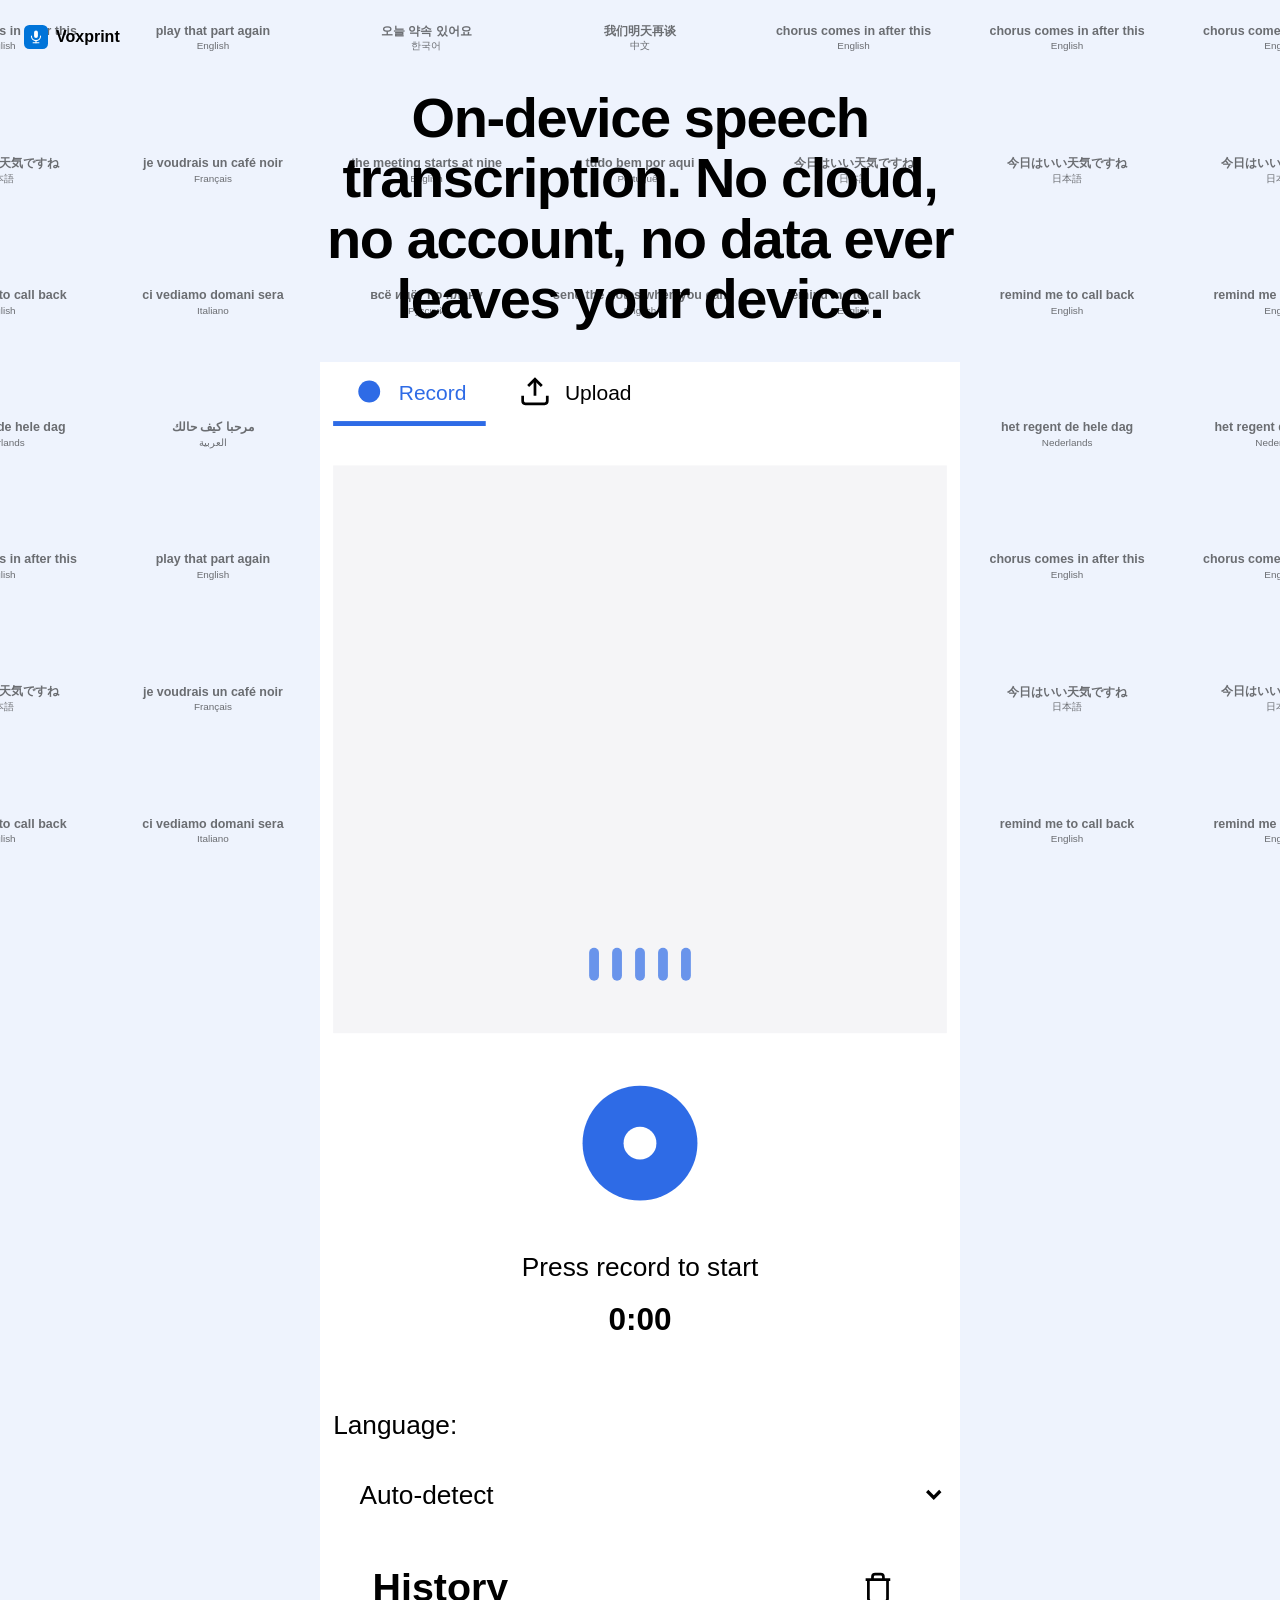
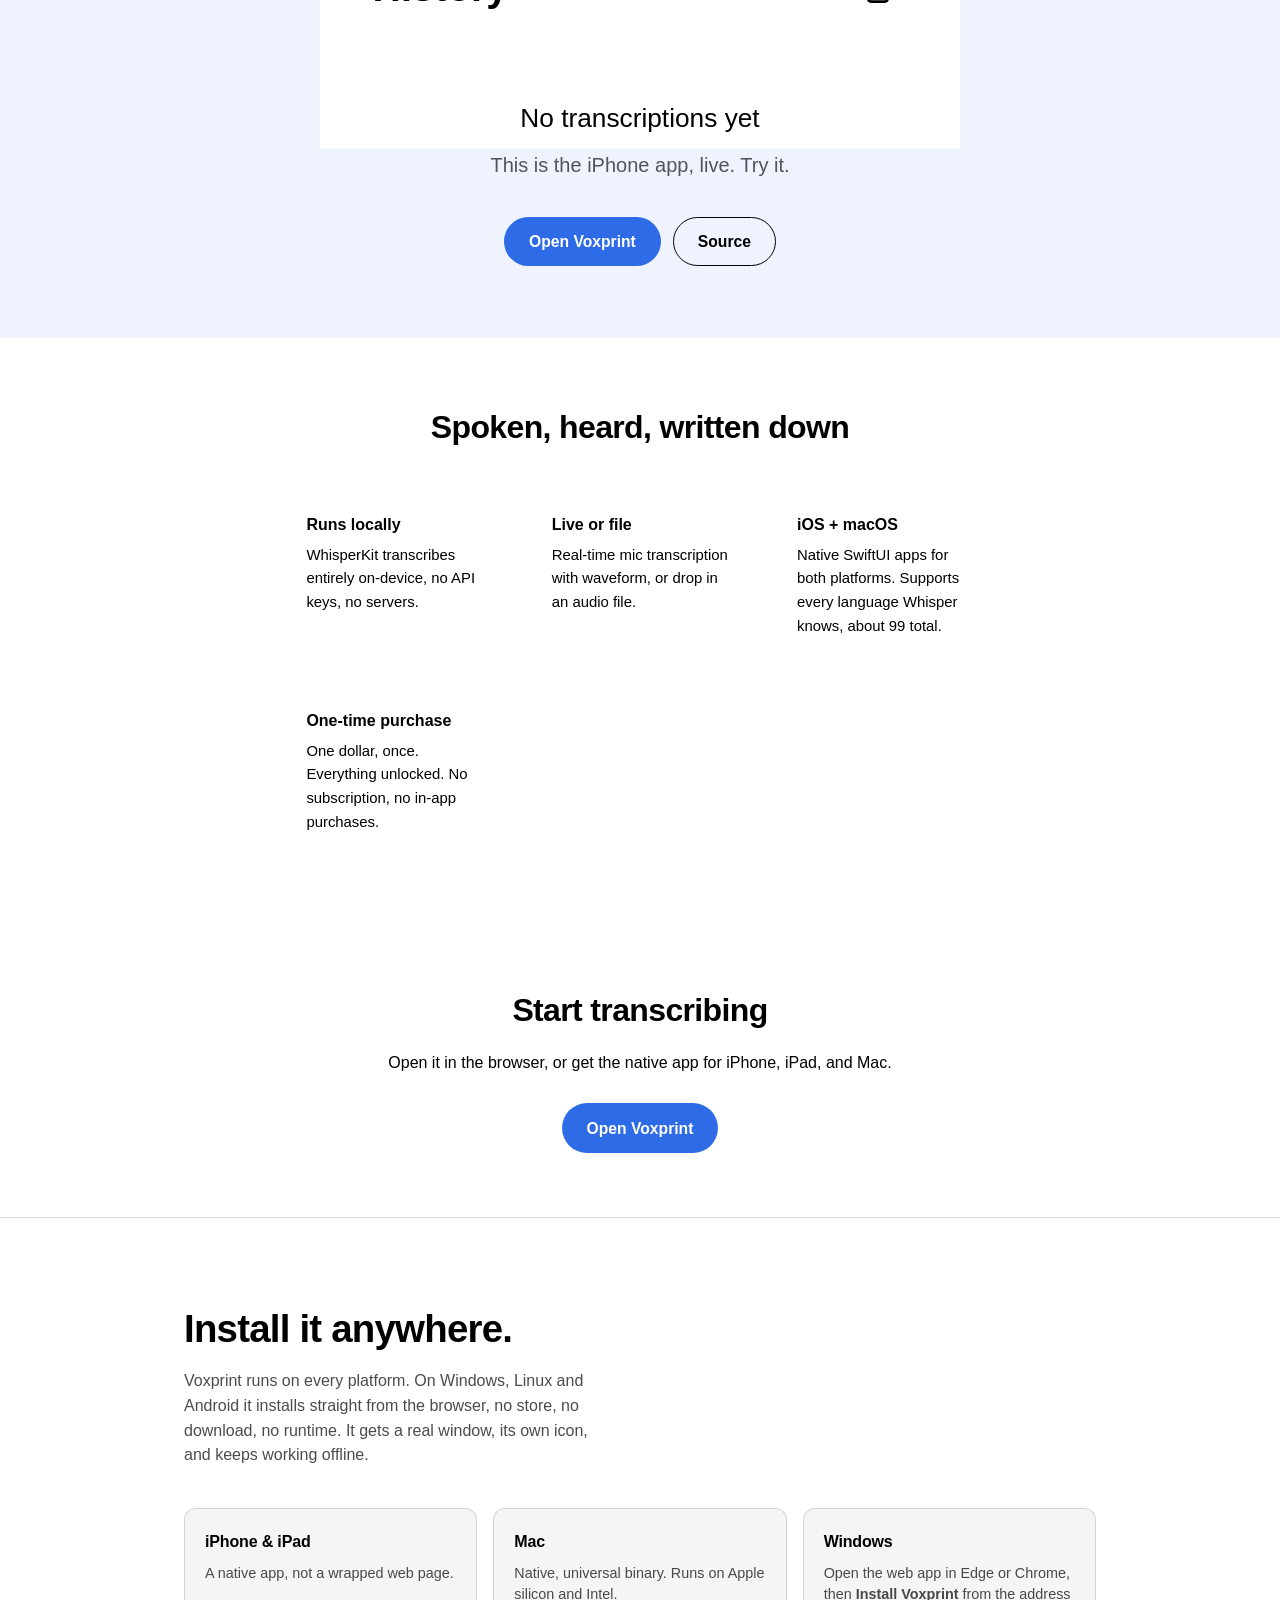
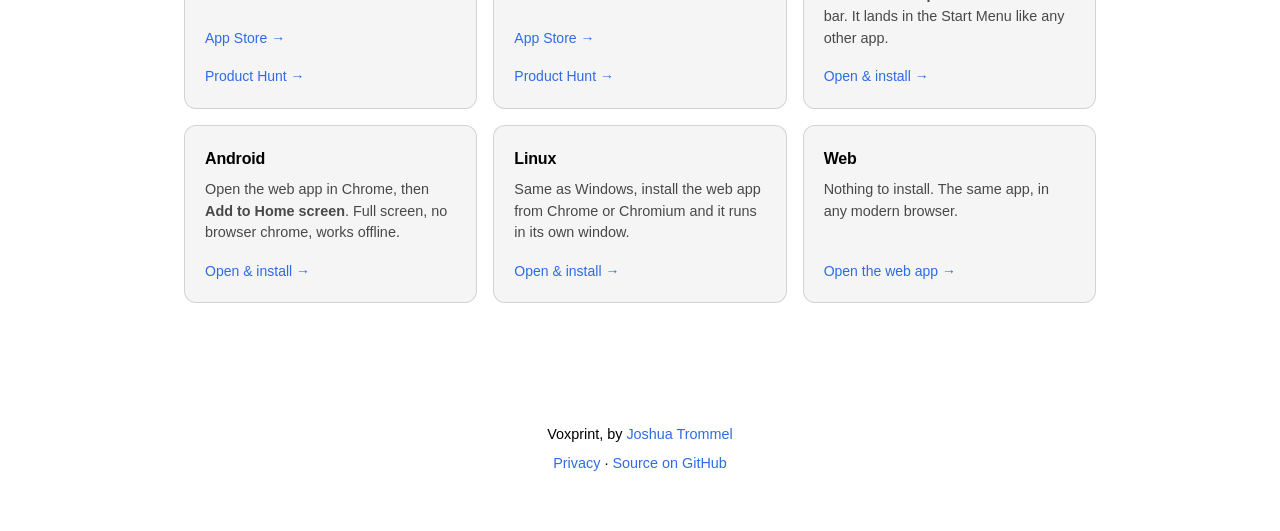
==== commit 1121920b: "landing: close gaps vs house standard - Update language count from 12 to ~99 (Whisper supports every" ====
--- a/docs/index.html
+++ b/docs/index.html
@@ -17,6 +17,8 @@
     <meta name="theme-color" content="#ffffff" media="(prefers-color-scheme: light)">
     <meta name="theme-color" content="#111111" media="(prefers-color-scheme: dark)">
     <meta name="apple-itunes-app" content="app-id=6782604262">
+    <link rel="icon" href="icon.svg" type="image/svg+xml">
+    <link rel="apple-touch-icon" href="icon-180.png">
     <link rel="stylesheet" href="styles.css">
 <link rel="stylesheet" href="devices.css">
 <script>
@@ -86,7 +88,7 @@
                 </div>
                 <div class="feature">
                     <h3>iOS + macOS</h3>
-                    <p>Native SwiftUI apps for both platforms, 12 languages supported.</p>
+                    <p>Native SwiftUI apps for both platforms. Supports every language Whisper knows, about 99 total.</p>
                 </div>
                 <div class="feature">
                     <h3>One-time purchase</h3>
@@ -165,7 +167,7 @@
     <footer class="landing-footer">
         <div class="container">
             <p>Voxprint, by <a href="https://heyitsmejosh.com">Joshua Trommel</a></p>
-            <p><a href="privacy.html">Privacy</a> &middot; <a href="https://github.com/nulljosh/voxprint">Source on GitHub</a></p>
+            <p><a href="privacy.html">Privacy</a> · <a href="https://github.com/nulljosh/voxprint">Source on GitHub</a></p>
         </div>
     </footer>
 <script>
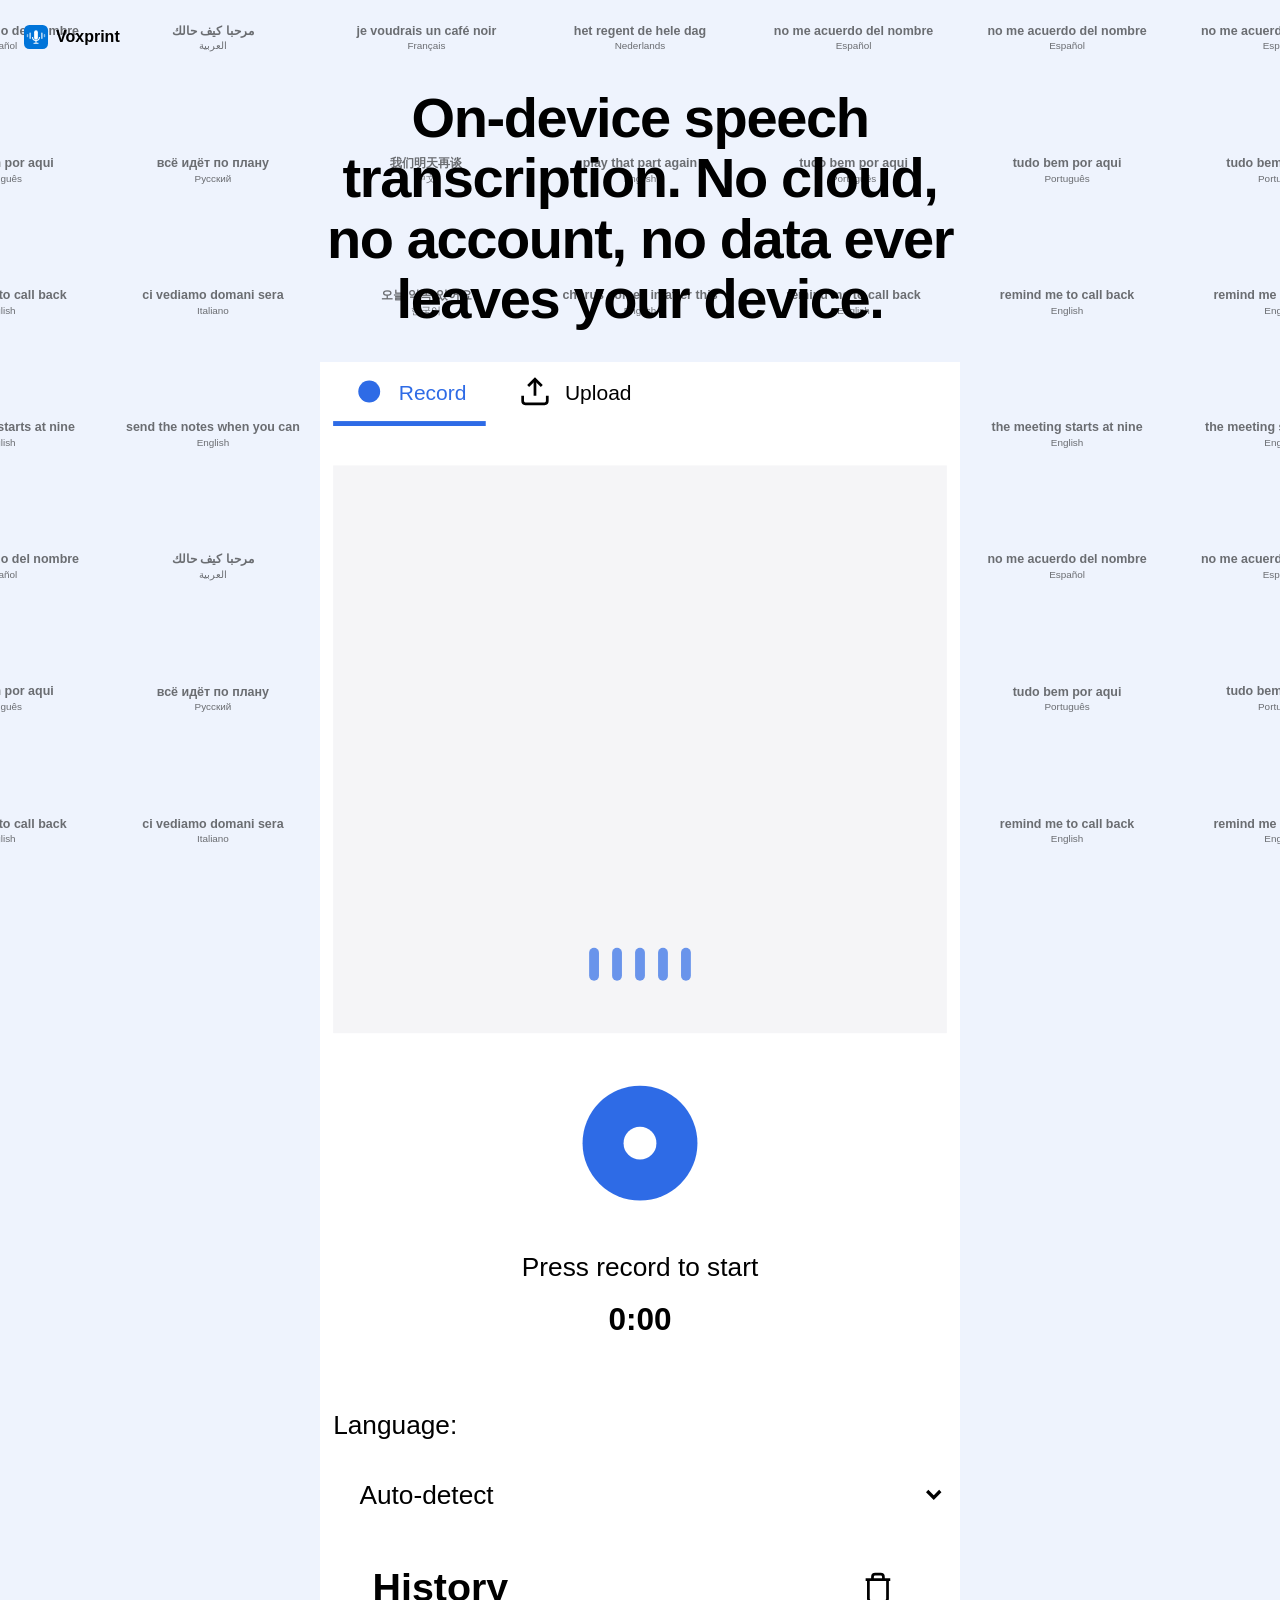
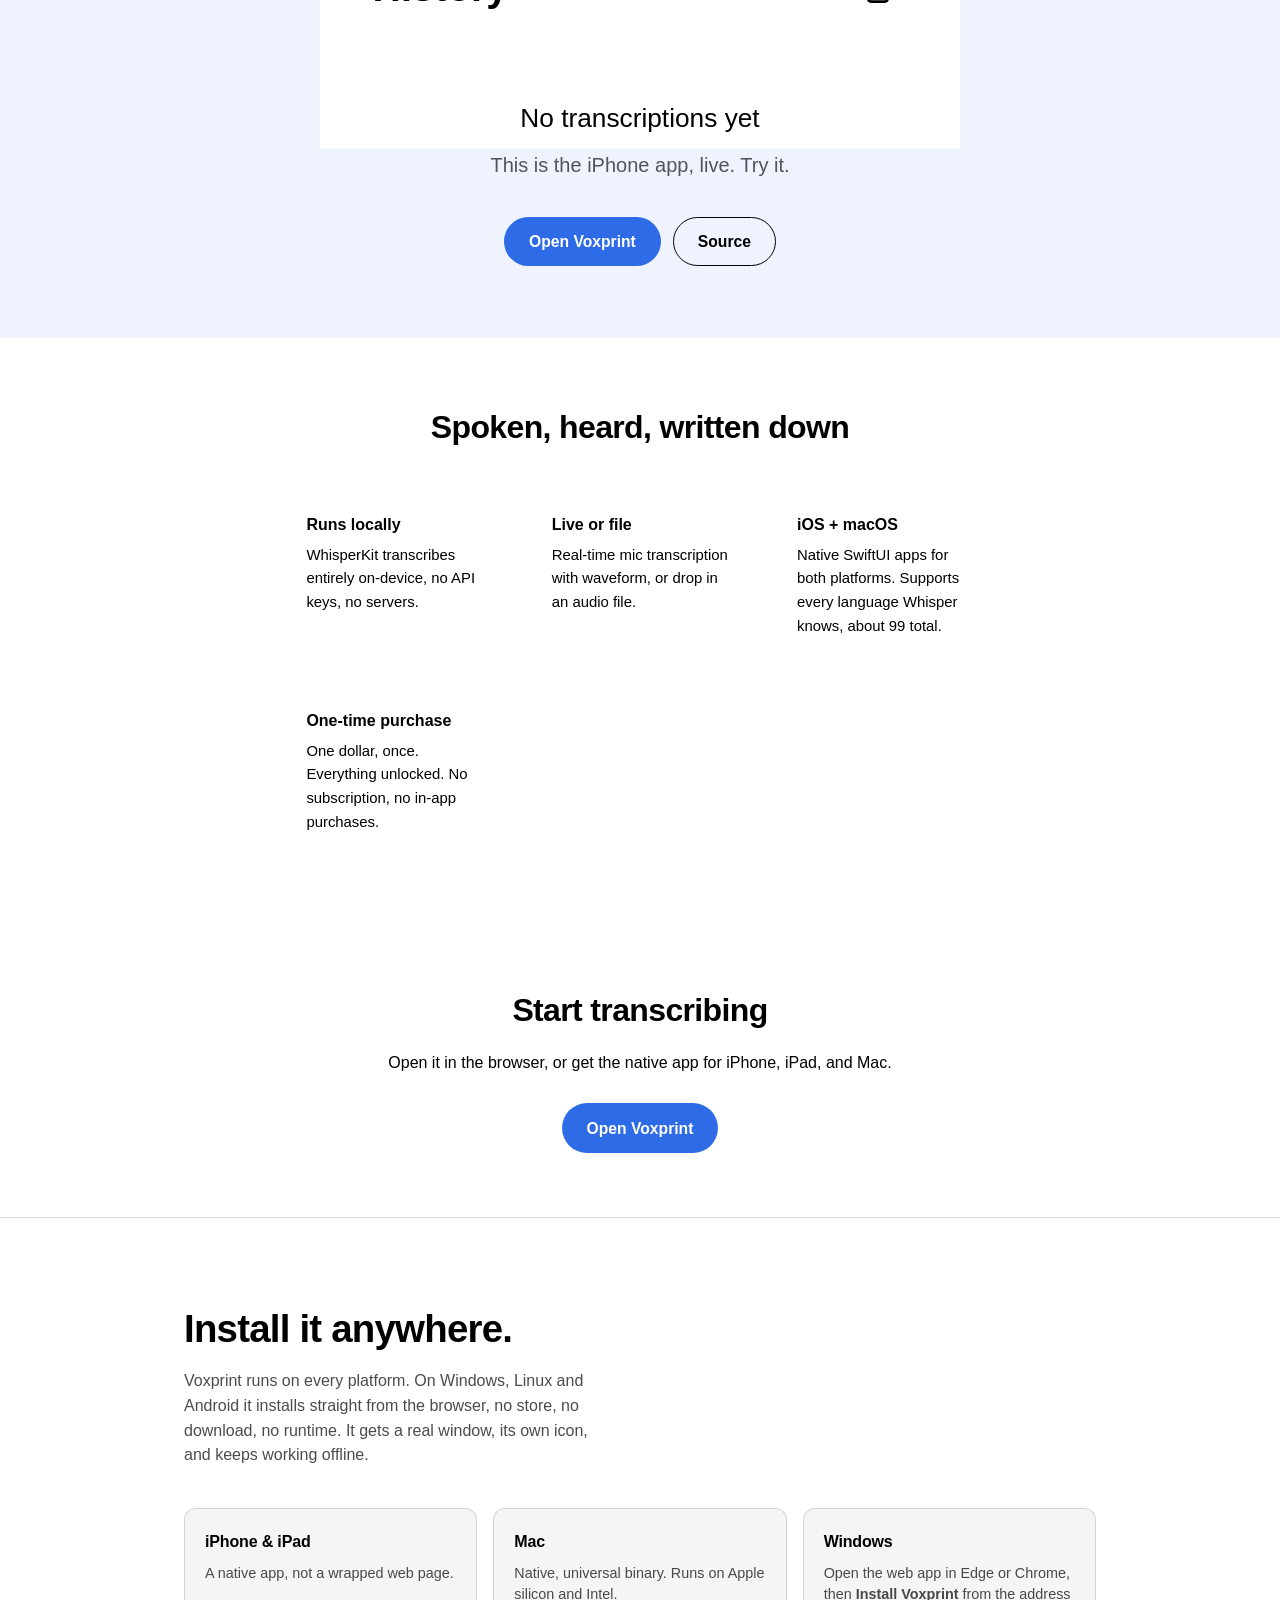
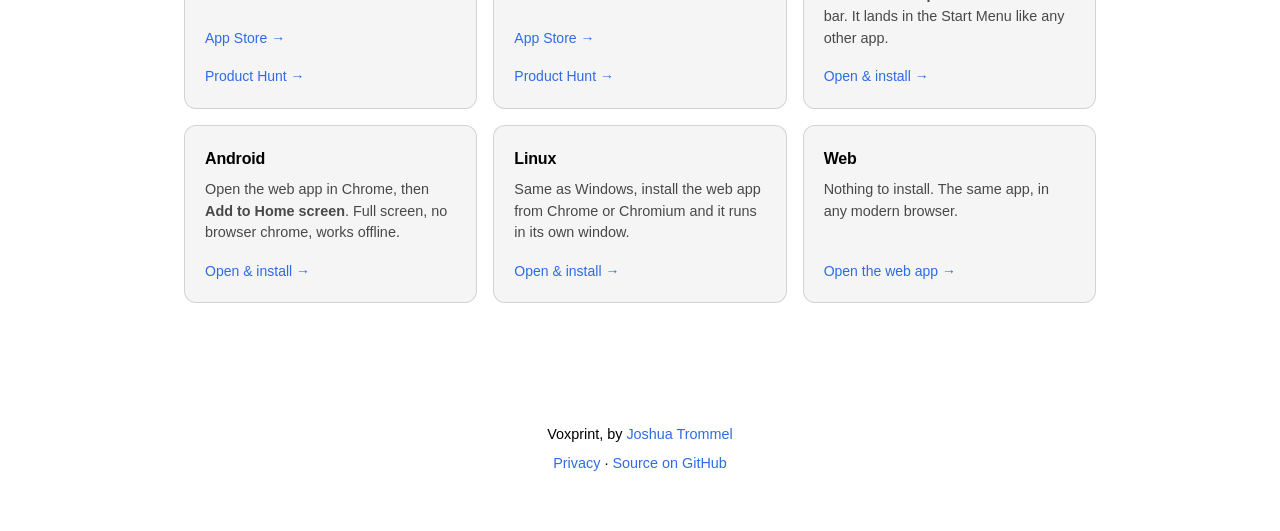
==== commit 118e64b0: "Icon refresh, README and CLAUDE.md rewrite Mic with the app's own waveform bars on the same blue. Bu" ====
--- a/docs/index.html
+++ b/docs/index.html
@@ -51,7 +51,7 @@
         <div class="hero-wall" id="heroWall" aria-hidden="true"></div>
         <div class="hero-scrim" aria-hidden="true"></div>
         <a class="site-logo" href="/">
-            <svg viewBox="0 0 200 200" width="24" height="24"><rect width="200" height="200" rx="44" fill="#0074D9"/><!-- Microphone --><rect x="84" y="46" width="32" height="62" rx="16" fill="#ffffff"/><path d="M62 92 a38 38 0 0 0 76 0" fill="none" stroke="#ffffff" stroke-width="9" stroke-linecap="round"/><line x1="100" y1="130" x2="100" y2="148" stroke="#ffffff" stroke-width="9" stroke-linecap="round"/><line x1="76" y1="148" x2="124" y2="148" stroke="#ffffff" stroke-width="9" stroke-linecap="round"/></svg>
+            <svg viewBox="0 0 200 200" width="24" height="24"><rect width="200" height="200" rx="44" fill="#0074D9"/><rect x="23.4" y="75.4" width="11.7" height="27.3" rx="5.9" fill="#ffffff" fill-opacity="0.55"/><rect x="45.3" y="61.7" width="11.7" height="54.7" rx="5.9" fill="#ffffff" fill-opacity="0.8"/><rect x="143.0" y="61.7" width="11.7" height="54.7" rx="5.9" fill="#ffffff" fill-opacity="0.8"/><rect x="164.8" y="75.4" width="11.7" height="27.3" rx="5.9" fill="#ffffff" fill-opacity="0.55"/><rect x="84.4" y="44.1" width="31.2" height="78.1" rx="15.6" fill="#ffffff"/><rect x="95.7" y="130.1" width="8.6" height="19.5" rx="4.3" fill="#ffffff"/><rect x="78.5" y="147.3" width="43.0" height="8.6" rx="4.3" fill="#ffffff"/><path d="M71.1 100.8 a28.9 28.9 0 0 0 57.8 0" fill="none" stroke="#ffffff" stroke-width="8.6"/></svg>
             Voxprint
         </a>
         <div class="hero-copy">
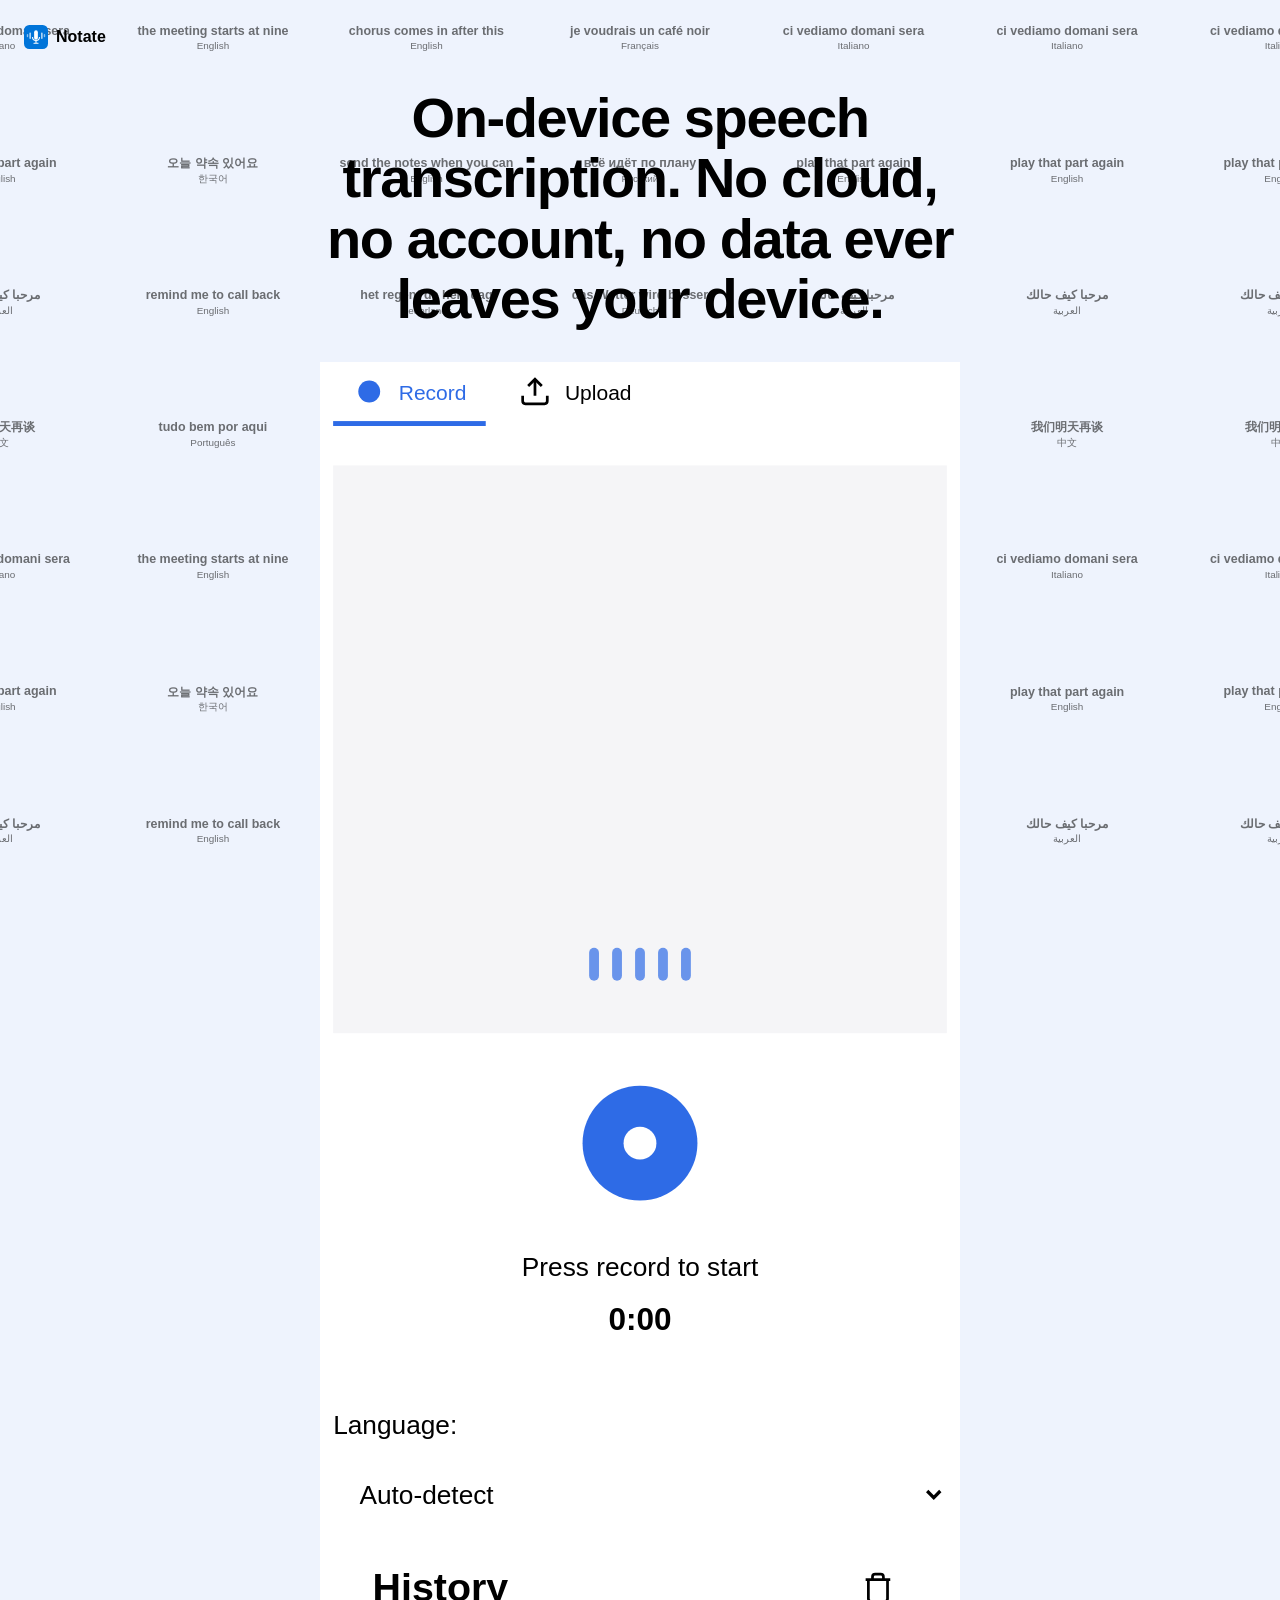
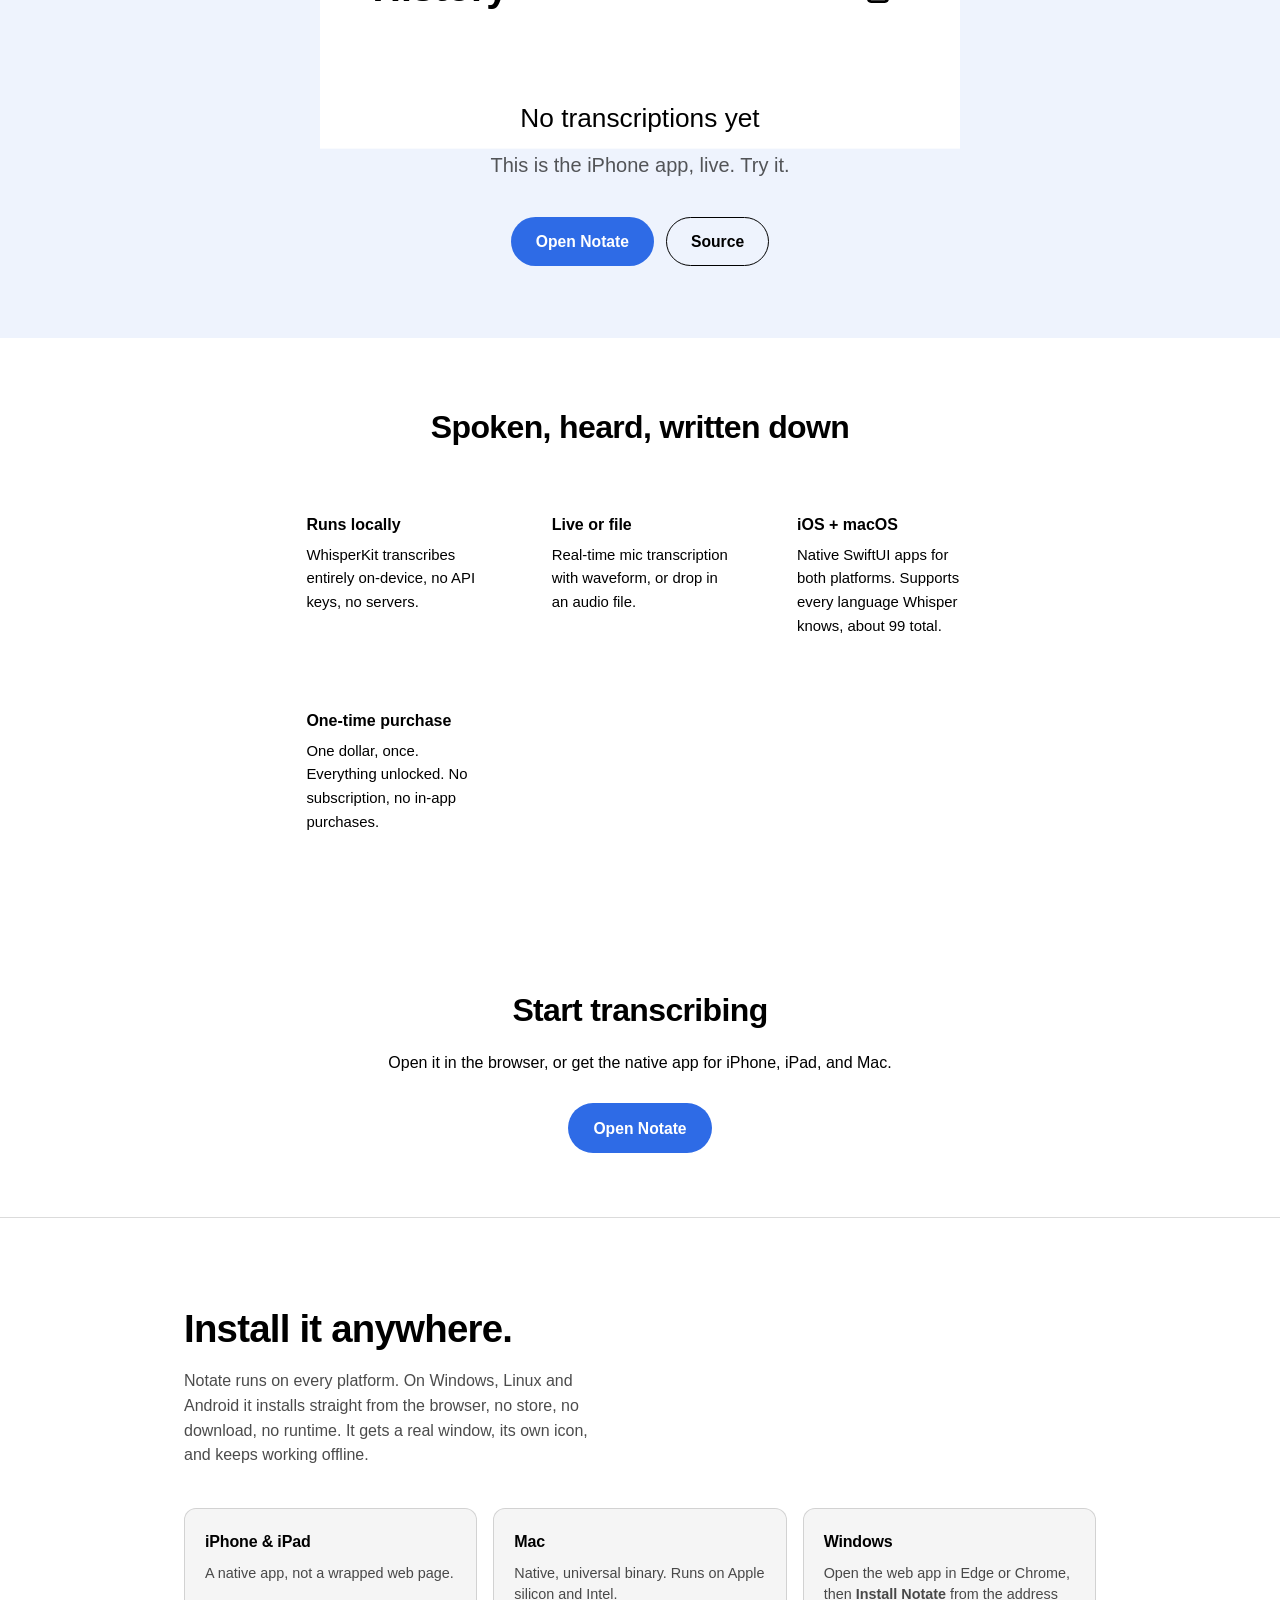
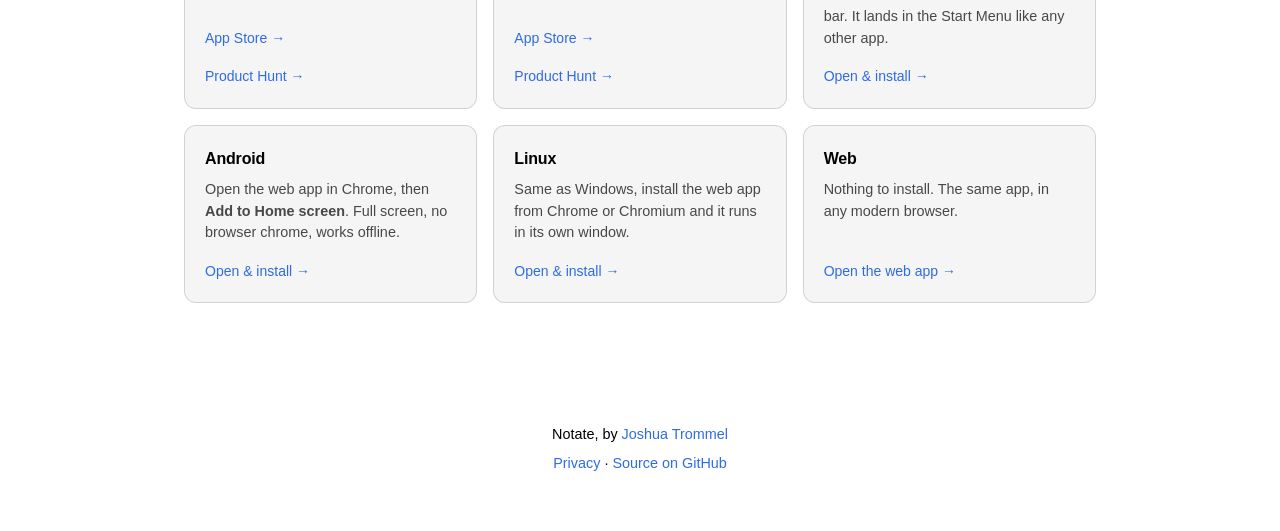
==== commit 224fa477: "Rename to Notate: display name, landing, docs, URLs Store listing name follows with 1.4.1. Targets, " ====
--- a/docs/index.html
+++ b/docs/index.html
@@ -4,16 +4,16 @@
     <script>document.documentElement.classList.add('js')</script>
     <meta charset="UTF-8">
     <meta name="viewport" content="width=device-width, initial-scale=1.0">
-    <title>Voxprint: On-Device Transcription</title>
+    <title>Notate: On-Device Transcription</title>
     <meta name="description" content="Transcribe speech, music, and audio files entirely on-device. No account, no cloud, no subscription.">
-    <meta property="og:title" content="Voxprint: On-Device Transcription">
+    <meta property="og:title" content="Notate: On-Device Transcription">
     <meta property="og:description" content="Whisper transcription that runs entirely on your iPhone or Mac. No account, no cloud, no subscription.">
-    <meta property="og:image" content="https://voxprint.heyitsmejosh.com/og.png">
-    <meta property="og:url" content="https://voxprint.heyitsmejosh.com/">
+    <meta property="og:image" content="https://notate.heyitsmejosh.com/og.png">
+    <meta property="og:url" content="https://notate.heyitsmejosh.com/">
     <meta property="og:type" content="website">
     <meta name="twitter:card" content="summary_large_image">
-    <meta name="twitter:image" content="https://voxprint.heyitsmejosh.com/og.png">
-    <link rel="canonical" href="https://voxprint.heyitsmejosh.com/">
+    <meta name="twitter:image" content="https://notate.heyitsmejosh.com/og.png">
+    <link rel="canonical" href="https://notate.heyitsmejosh.com/">
     <meta name="theme-color" content="#ffffff" media="(prefers-color-scheme: light)">
     <meta name="theme-color" content="#111111" media="(prefers-color-scheme: dark)">
     <meta name="apple-itunes-app" content="app-id=6782604262">
@@ -52,12 +52,12 @@
         <div class="hero-scrim" aria-hidden="true"></div>
         <a class="site-logo" href="/">
             <svg viewBox="0 0 200 200" width="24" height="24"><rect width="200" height="200" rx="44" fill="#0074D9"/><rect x="23.4" y="75.4" width="11.7" height="27.3" rx="5.9" fill="#ffffff" fill-opacity="0.55"/><rect x="45.3" y="61.7" width="11.7" height="54.7" rx="5.9" fill="#ffffff" fill-opacity="0.8"/><rect x="143.0" y="61.7" width="11.7" height="54.7" rx="5.9" fill="#ffffff" fill-opacity="0.8"/><rect x="164.8" y="75.4" width="11.7" height="27.3" rx="5.9" fill="#ffffff" fill-opacity="0.55"/><rect x="84.4" y="44.1" width="31.2" height="78.1" rx="15.6" fill="#ffffff"/><rect x="95.7" y="130.1" width="8.6" height="19.5" rx="4.3" fill="#ffffff"/><rect x="78.5" y="147.3" width="43.0" height="8.6" rx="4.3" fill="#ffffff"/><path d="M71.1 100.8 a28.9 28.9 0 0 0 57.8 0" fill="none" stroke="#ffffff" stroke-width="8.6"/></svg>
-            Voxprint
+            Notate
         </a>
         <div class="hero-copy">
             <h1>On-device speech transcription. No cloud, no account, no data ever leaves your device.</h1>
 <div class="demo">
-  <div class="device device-iphone" id="demoFrame"><div class="device-screen"><iframe id="demoApp" title="Voxprint, live" loading="lazy" data-src="app.html?embed"></iframe></div></div>
+  <div class="device device-iphone" id="demoFrame"><div class="device-screen"><iframe id="demoApp" title="Notate, live" loading="lazy" data-src="app.html?embed"></iframe></div></div>
   <p class="demo-caption">This is the <span id="demoDev">iPhone</span> app, live. Try it.</p>
 </div>
 <script>
@@ -68,8 +68,8 @@
 </script>
 
             <div class="landing-ctas">
-                <a class="btn btn-primary" href="app.html">Open Voxprint</a>
-                <a class="btn btn-outline" href="https://github.com/nulljosh/voxprint">Source</a>
+                <a class="btn btn-primary" href="app.html">Open Notate</a>
+                <a class="btn btn-outline" href="https://github.com/nulljosh/notate">Source</a>
             </div>
         </div>
     </section>
@@ -103,7 +103,7 @@
             <h2>Start transcribing</h2>
             <p>Open it in the browser, or get the native app for iPhone, iPad, and Mac.</p>
             <div class="landing-ctas">
-                <a class="btn btn-primary" href="app.html">Open Voxprint</a>
+                <a class="btn btn-primary" href="app.html">Open Notate</a>
             </div>
         </div>
     </section>
@@ -126,7 +126,7 @@
 <section id="install-anywhere">
   <div class="xp-wrap">
     <h2>Install it anywhere.</h2>
-    <p class="xp-lead">Voxprint runs on every platform. On Windows, Linux and Android it installs straight from the browser, no store, no download, no runtime. It gets a real window, its own icon, and keeps working offline.</p>
+    <p class="xp-lead">Notate runs on every platform. On Windows, Linux and Android it installs straight from the browser, no store, no download, no runtime. It gets a real window, its own icon, and keeps working offline.</p>
     <div class="xp-grid">
     <div class="xp-card">
       <h3>iPhone &amp; iPad</h3>
@@ -142,23 +142,23 @@
     </div>
     <div class="xp-card">
       <h3>Windows</h3>
-      <p>Open the web app in Edge or Chrome, then <strong>Install Voxprint</strong> from the address bar. It lands in the Start Menu like any other app.</p>
-      <a href="https://voxprint.heyitsmejosh.com">Open &amp; install &rarr;</a>
+      <p>Open the web app in Edge or Chrome, then <strong>Install Notate</strong> from the address bar. It lands in the Start Menu like any other app.</p>
+      <a href="https://notate.heyitsmejosh.com">Open &amp; install &rarr;</a>
     </div>
     <div class="xp-card">
       <h3>Android</h3>
       <p>Open the web app in Chrome, then <strong>Add to Home screen</strong>. Full screen, no browser chrome, works offline.</p>
-      <a href="https://voxprint.heyitsmejosh.com">Open &amp; install &rarr;</a>
+      <a href="https://notate.heyitsmejosh.com">Open &amp; install &rarr;</a>
     </div>
     <div class="xp-card">
       <h3>Linux</h3>
       <p>Same as Windows, install the web app from Chrome or Chromium and it runs in its own window.</p>
-      <a href="https://voxprint.heyitsmejosh.com">Open &amp; install &rarr;</a>
+      <a href="https://notate.heyitsmejosh.com">Open &amp; install &rarr;</a>
     </div>
     <div class="xp-card">
       <h3>Web</h3>
       <p>Nothing to install. The same app, in any modern browser.</p>
-      <a href="https://voxprint.heyitsmejosh.com">Open the web app &rarr;</a>
+      <a href="https://notate.heyitsmejosh.com">Open the web app &rarr;</a>
     </div>
     </div>
   </div>
@@ -166,8 +166,8 @@
 
     <footer class="landing-footer">
         <div class="container">
-            <p>Voxprint, by <a href="https://heyitsmejosh.com">Joshua Trommel</a></p>
-            <p><a href="privacy.html">Privacy</a> · <a href="https://github.com/nulljosh/voxprint">Source on GitHub</a></p>
+            <p>Notate, by <a href="https://heyitsmejosh.com">Joshua Trommel</a></p>
+            <p><a href="privacy.html">Privacy</a> · <a href="https://github.com/nulljosh/notate">Source on GitHub</a></p>
         </div>
     </footer>
 <script>
--- a/docs/styles.css
+++ b/docs/styles.css
@@ -3,7 +3,7 @@
 
 :root {
     --font: var(--font-body, -apple-system, BlinkMacSystemFont, 'SF Pro Text', 'Helvetica Neue', Helvetica, Arial, sans-serif);
-    /* ponytail: Voxprint's own blue instead of the portfolio yellow, the bright
+    /* ponytail: Notate's own blue instead of the portfolio yellow, the bright
        accent reads wrong here and fails contrast under white button text. */
     --primary: #2E6BE6;
     --primary-ink: #ffffff;
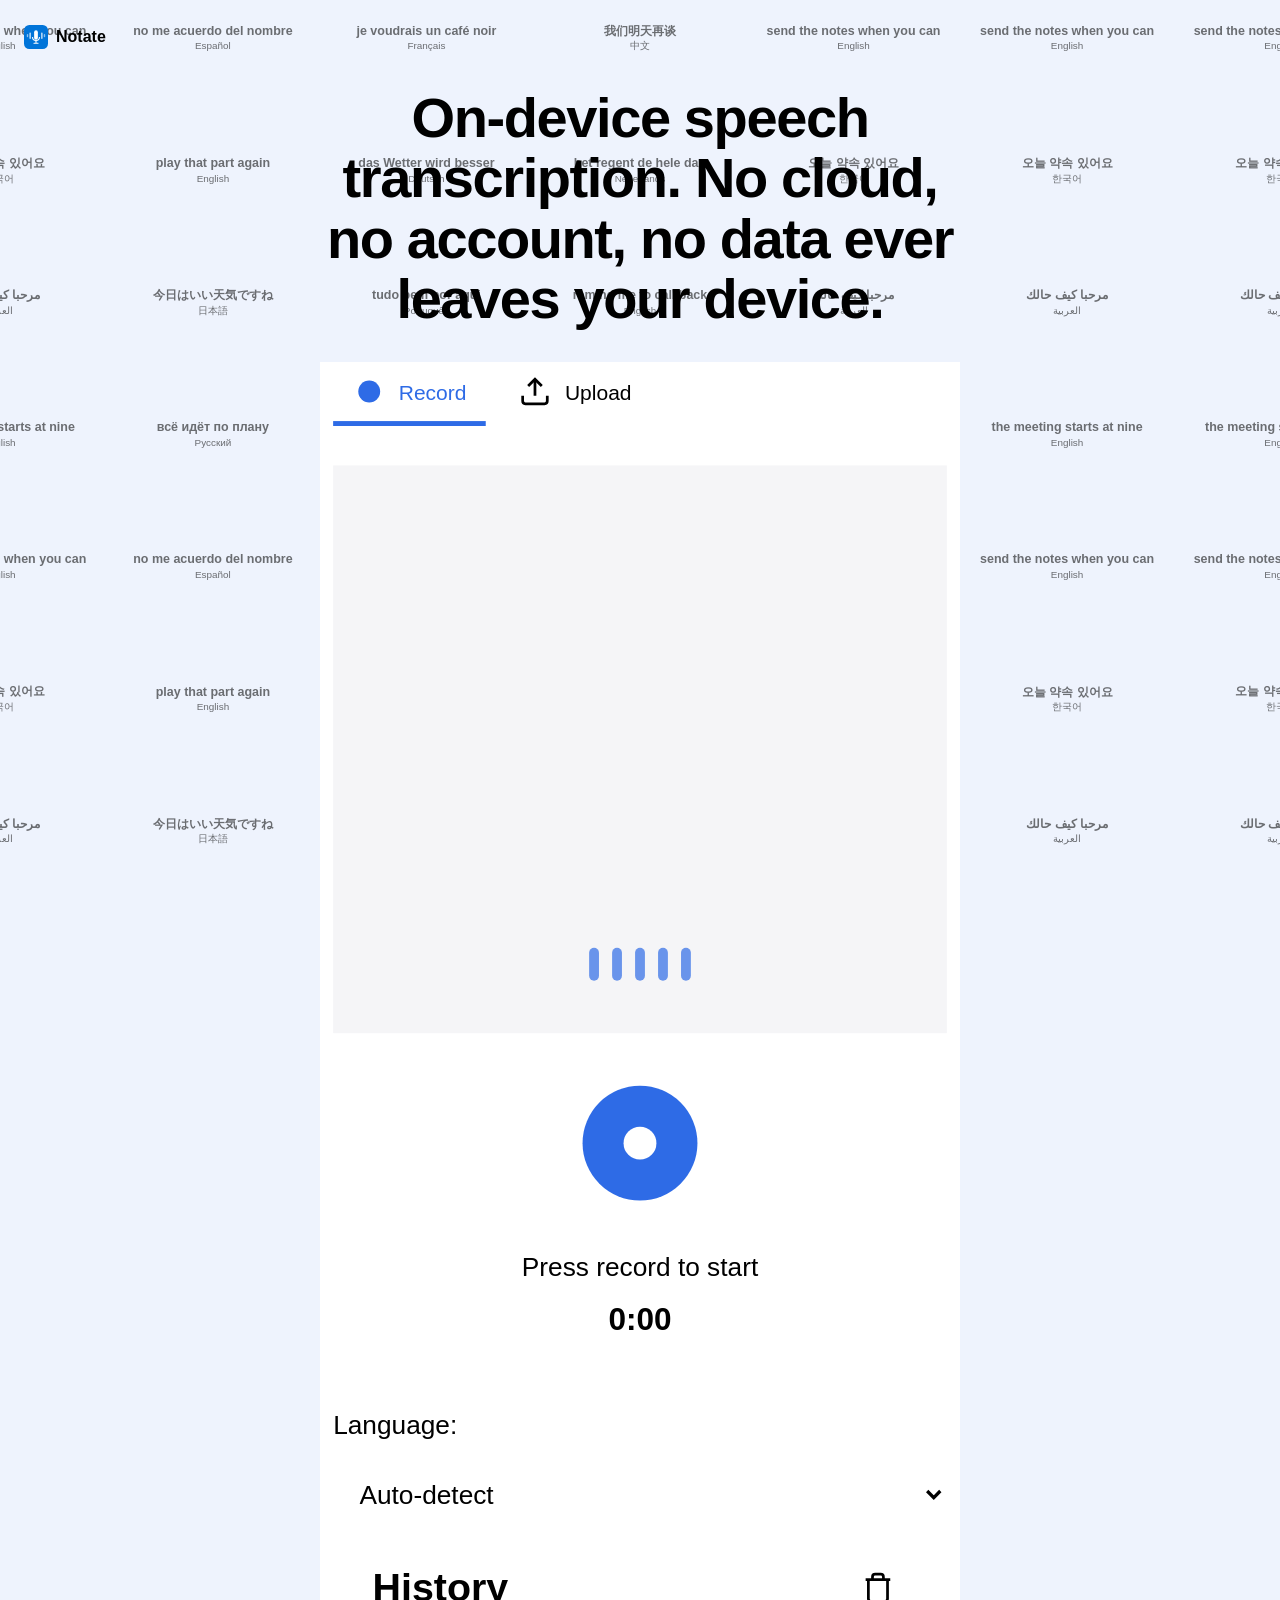
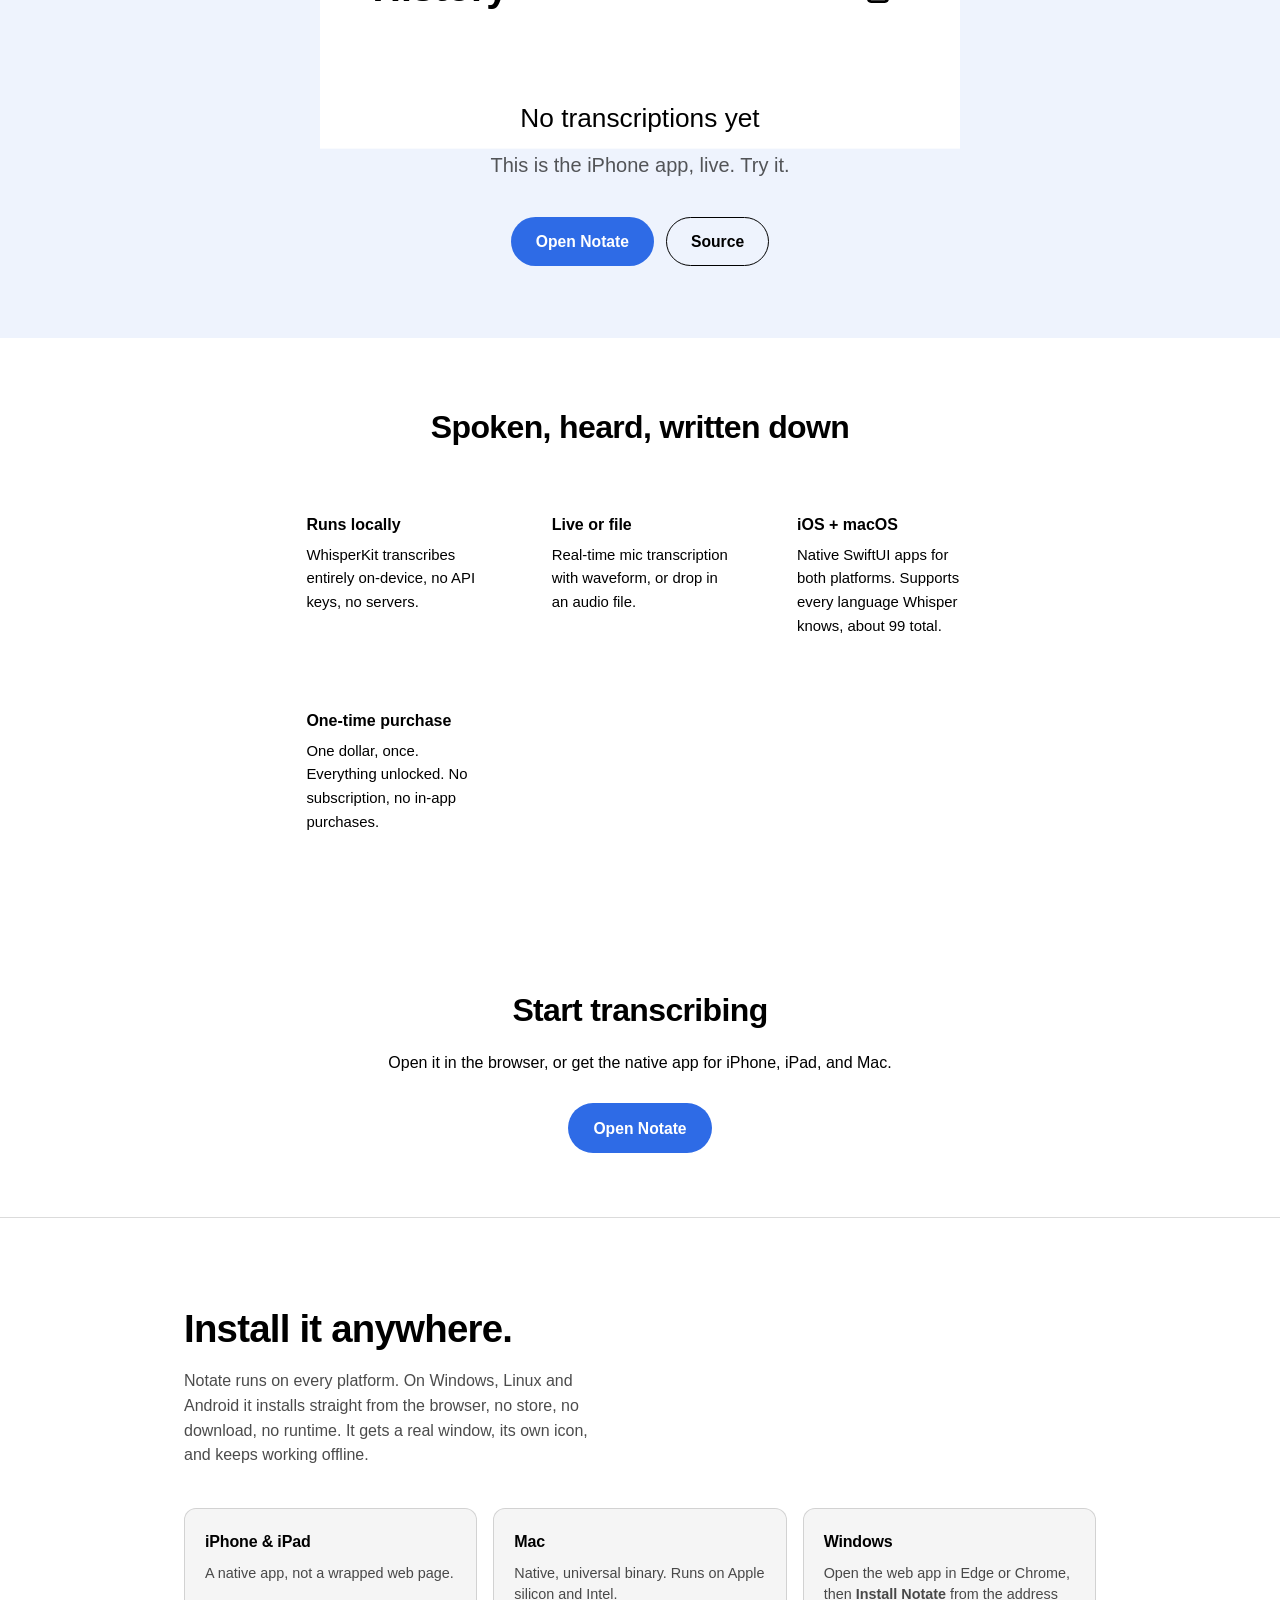
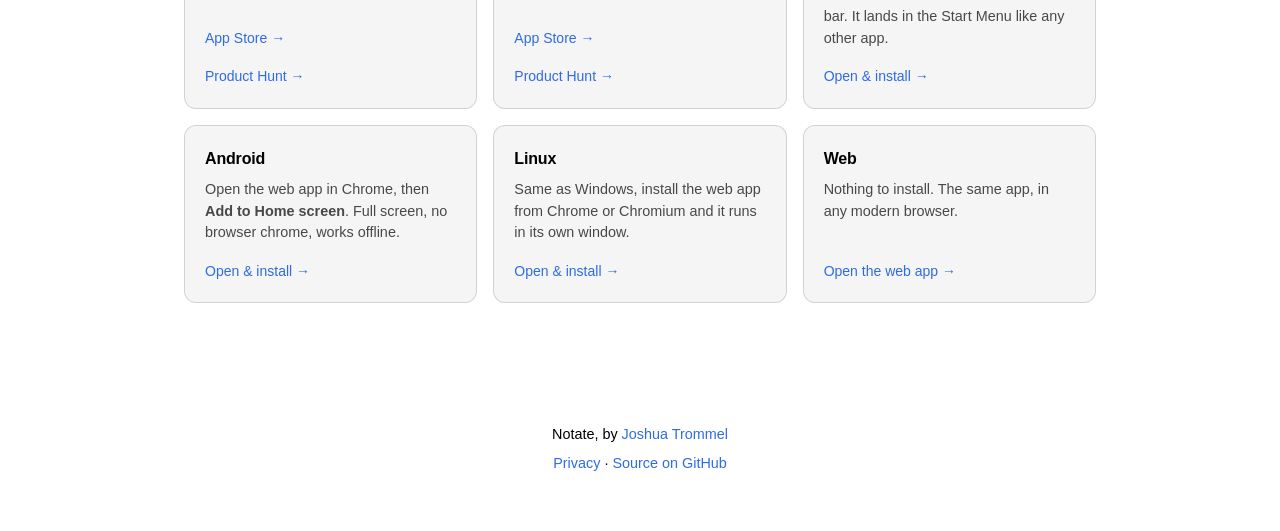
==== commit b0b92112: "landing: follow orchard tokens Co-Authored-By: Claude Haiku 4.5 <noreply@anthropic.com>" ====
--- a/docs/index.html
+++ b/docs/index.html
@@ -14,11 +14,11 @@
     <meta name="twitter:card" content="summary_large_image">
     <meta name="twitter:image" content="https://notate.heyitsmejosh.com/og.png">
     <link rel="canonical" href="https://notate.heyitsmejosh.com/">
-    <meta name="theme-color" content="#ffffff" media="(prefers-color-scheme: light)">
-    <meta name="theme-color" content="#111111" media="(prefers-color-scheme: dark)">
+    <meta name="theme-color" content="#f5f0e4">
     <meta name="apple-itunes-app" content="app-id=6782604262">
     <link rel="icon" href="icon.svg" type="image/svg+xml">
     <link rel="apple-touch-icon" href="icon-180.png">
+    <link rel="stylesheet" href="https://heyitsmejosh.com/tokens.css">
     <link rel="stylesheet" href="styles.css">
 <link rel="stylesheet" href="devices.css">
 <script>
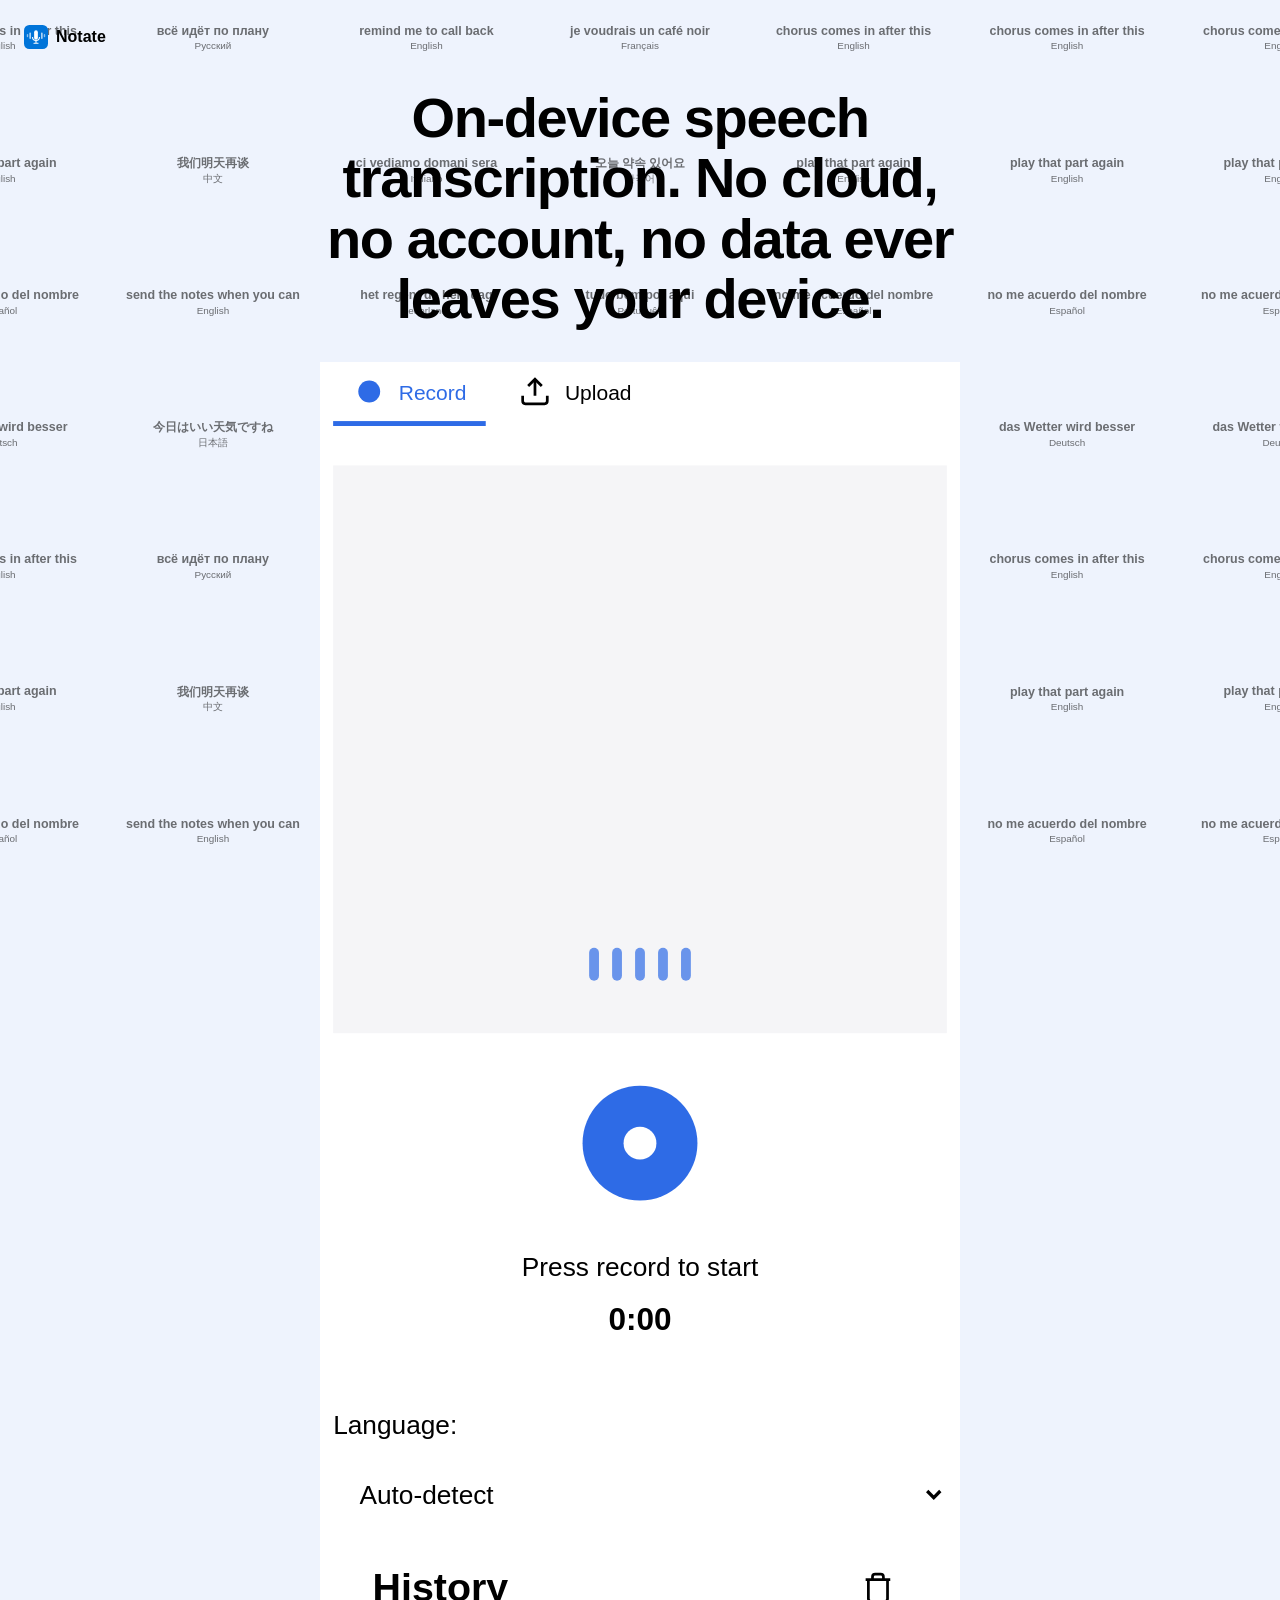
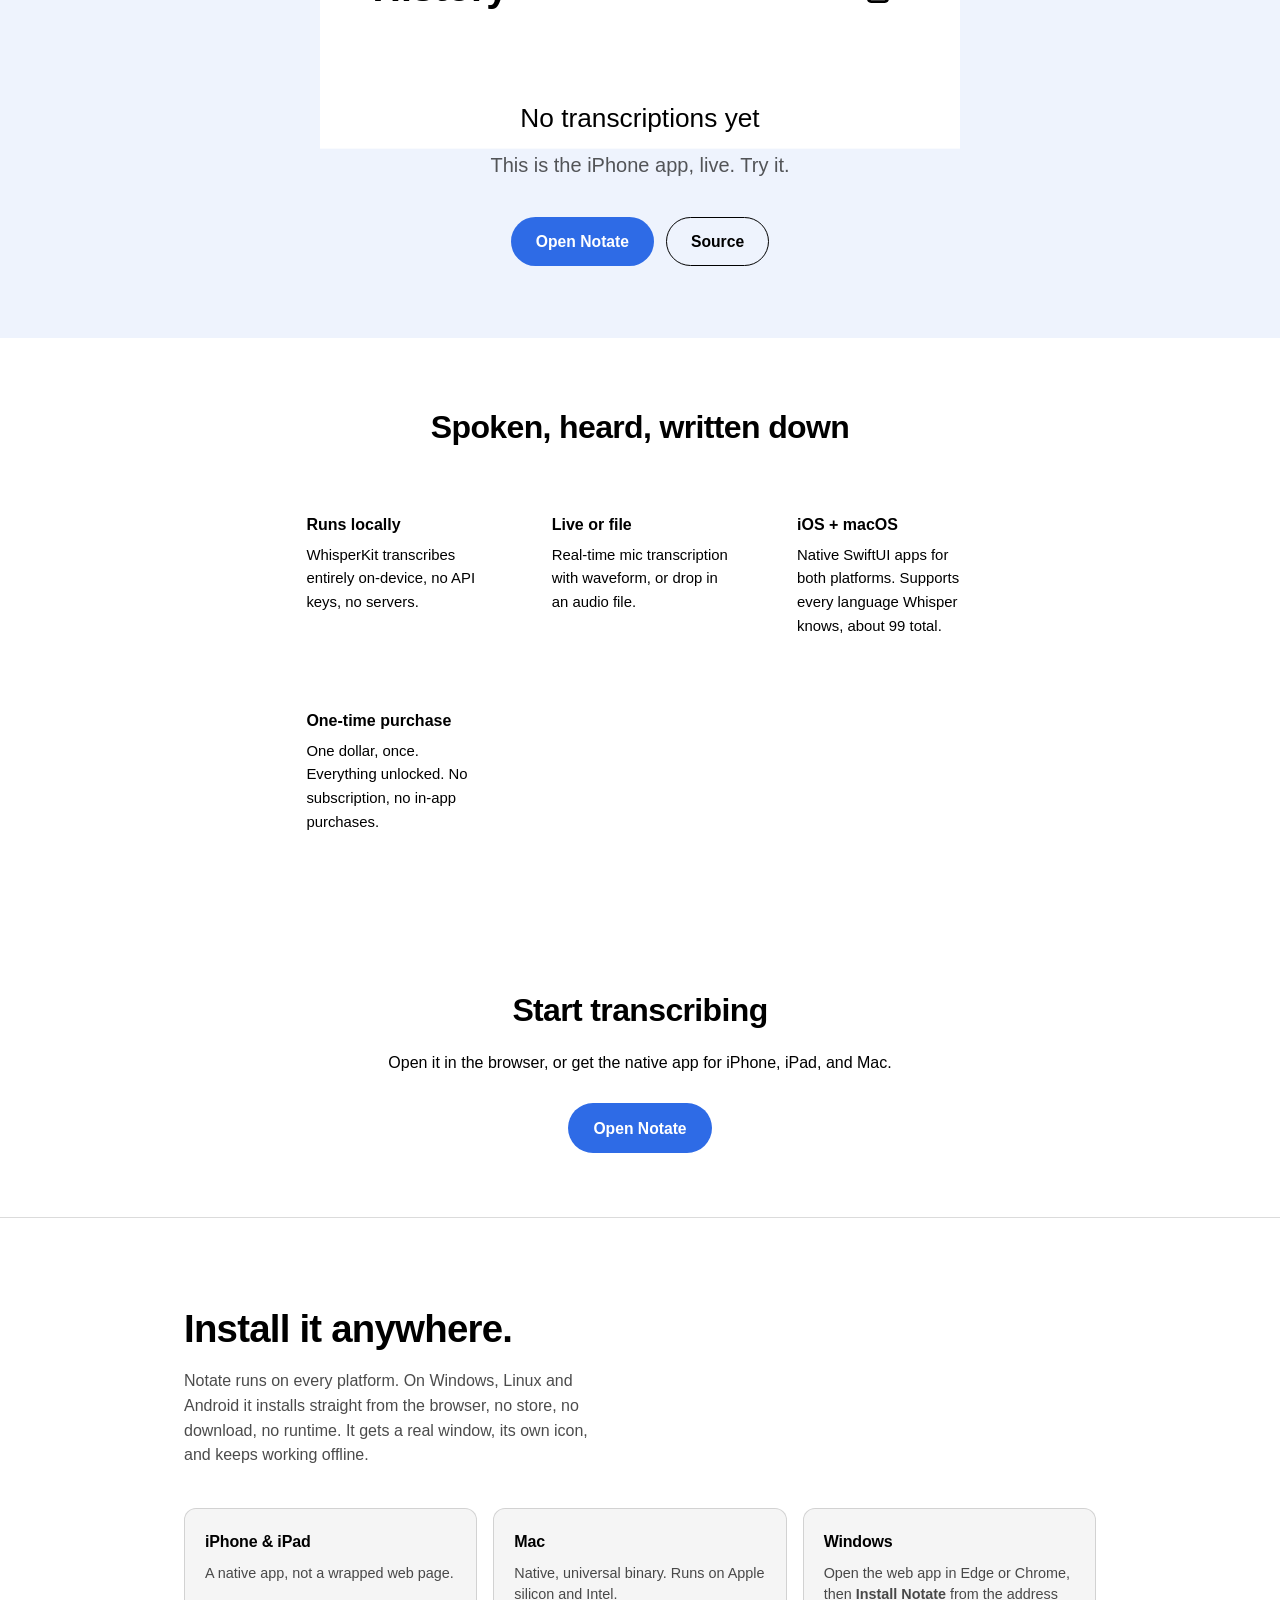
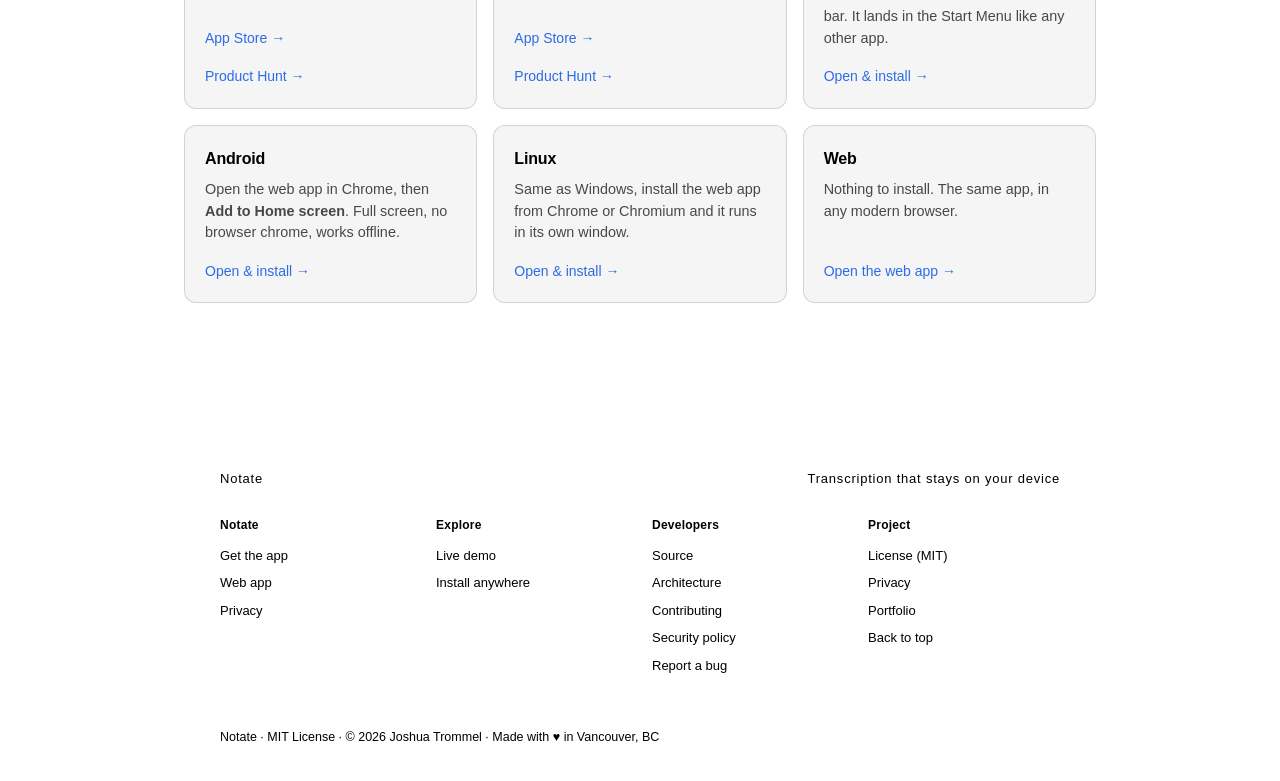
==== commit c3aa9c1c: "Landing: detailed footer ported from Joshua Tree Co-Authored-By: Claude Opus 5.5 <noreply@anthropic." ====
--- a/docs/index.html
+++ b/docs/index.html
@@ -164,12 +164,48 @@
   </div>
 </section>
 
-    <footer class="landing-footer">
-        <div class="container">
-            <p>Notate, by <a href="https://heyitsmejosh.com">Joshua Trommel</a></p>
-            <p><a href="privacy.html">Privacy</a> · <a href="https://github.com/nulljosh/notate">Source on GitHub</a></p>
-        </div>
-    </footer>
+<footer class="foot">
+  <div class="foot-rule" aria-hidden="true"><span>Notate</span><span>Transcription that stays on your device</span></div>
+  <nav class="foot-dir" aria-label="Footer">
+    <div class="foot-col">
+      <h3>Notate</h3>
+      <ul>
+        <li><a href="https://apps.apple.com/app/id6782604262">Get the app</a></li>
+        <li><a href="app.html">Web app</a></li>
+        <li><a href="privacy.html">Privacy</a></li>
+      </ul>
+    </div>
+    <div class="foot-col">
+      <h3>Explore</h3>
+      <ul>
+        <li><a href="#demoFrame">Live demo</a></li>
+        <li><a href="#install-anywhere">Install anywhere</a></li>
+      </ul>
+    </div>
+    <div class="foot-col">
+      <h3>Developers</h3>
+      <ul>
+        <li><a href="https://github.com/nulljosh/notate">Source</a></li>
+        <li><a href="https://github.com/nulljosh/notate/blob/main/docs/ARCHITECTURE.md">Architecture</a></li>
+        <li><a href="https://github.com/nulljosh/notate/blob/main/CONTRIBUTING.md">Contributing</a></li>
+        <li><a href="https://github.com/nulljosh/notate/blob/main/SECURITY.md">Security policy</a></li>
+        <li><a href="https://github.com/nulljosh/notate/issues">Report a bug</a></li>
+      </ul>
+    </div>
+    <div class="foot-col">
+      <h3>Project</h3>
+      <ul>
+        <li><a href="https://github.com/nulljosh/notate/blob/main/LICENSE">License (MIT)</a></li>
+        <li><a href="privacy.html">Privacy</a></li>
+        <li><a href="https://heyitsmejosh.com">Portfolio</a></li>
+        <li><a href="#top">Back to top</a></li>
+      </ul>
+    </div>
+  </nav>
+  <div class="foot-bar">
+    <p class="foot-meta">Notate &middot; MIT License &middot; &copy; 2026 Joshua Trommel &middot; Made with <span aria-hidden="true">&hearts;</span> in Vancouver, BC</p>
+  </div>
+</footer>
 <script>
 (function () {
   // Snippets the app would actually produce: transcript line + the language it detected.
--- a/docs/styles.css
+++ b/docs/styles.css
@@ -866,6 +866,24 @@
 .landing-footer a { color: var(--primary); text-decoration: none; }
 .landing-footer a:hover { text-decoration: underline; }
 
+
+/* detailed footer, ported from Joshua Tree */
+footer.foot{margin:72px 0 0;padding:0 0 32px;border:0;background:none;text-align:left;font-size:13px;color:var(--text2)}
+footer.foot .foot-rule{display:flex;align-items:center;gap:16px;max-width:880px;margin:0 auto;padding:14px 20px 28px;font-size:13px;letter-spacing:.06em;font-weight:500;color:var(--text2)}
+footer.foot .foot-rule::before{content:"";order:1;flex:1;height:1px;background:var(--border)}
+footer.foot .foot-rule>:first-child{order:0}footer.foot .foot-rule>:last-child{order:2}
+@media (max-width:520px){footer.foot .foot-rule{flex-wrap:wrap;justify-content:center;gap:10px 16px}footer.foot .foot-rule::before{order:-1;flex-basis:100%}}
+.foot-dir{display:grid;grid-template-columns:repeat(4,1fr);gap:28px 24px;max-width:880px;margin:0 auto;padding:0 20px 28px;text-align:left}
+.foot-col h3{margin:0 0 8px;font-size:12px;font-weight:600;color:var(--text);letter-spacing:.02em;line-height:1.3}
+.foot-col ul{list-style:none;margin:0;padding:0}
+.foot-col a{position:relative;display:inline-block;padding:5px 0;margin:0;color:var(--text2);text-decoration:none;font-size:13px;line-height:1.35}
+.foot-col a::after{content:"";position:absolute;top:50%;left:0;transform:translateY(-50%);width:100%;height:44px;min-width:44px}
+.foot-col a:hover{color:var(--text);text-decoration:underline}
+.foot-bar{max-width:880px;margin:0 auto;padding:18px 20px 0;border-top:1px solid var(--border)}
+.foot-bar .foot-meta{margin:0;text-align:left;color:var(--text2);font-size:12.5px;line-height:1.9}
+.foot-bar .foot-meta a{color:var(--text2)}
+@media (max-width:700px){.foot-dir{grid-template-columns:repeat(2,1fr)}}
+
 @media (max-width: 640px) {
     /* ponytail: keep the wall on phones, just quieter behind the copy */
     .hero-wall { opacity: 0.35; gap: 8px; }
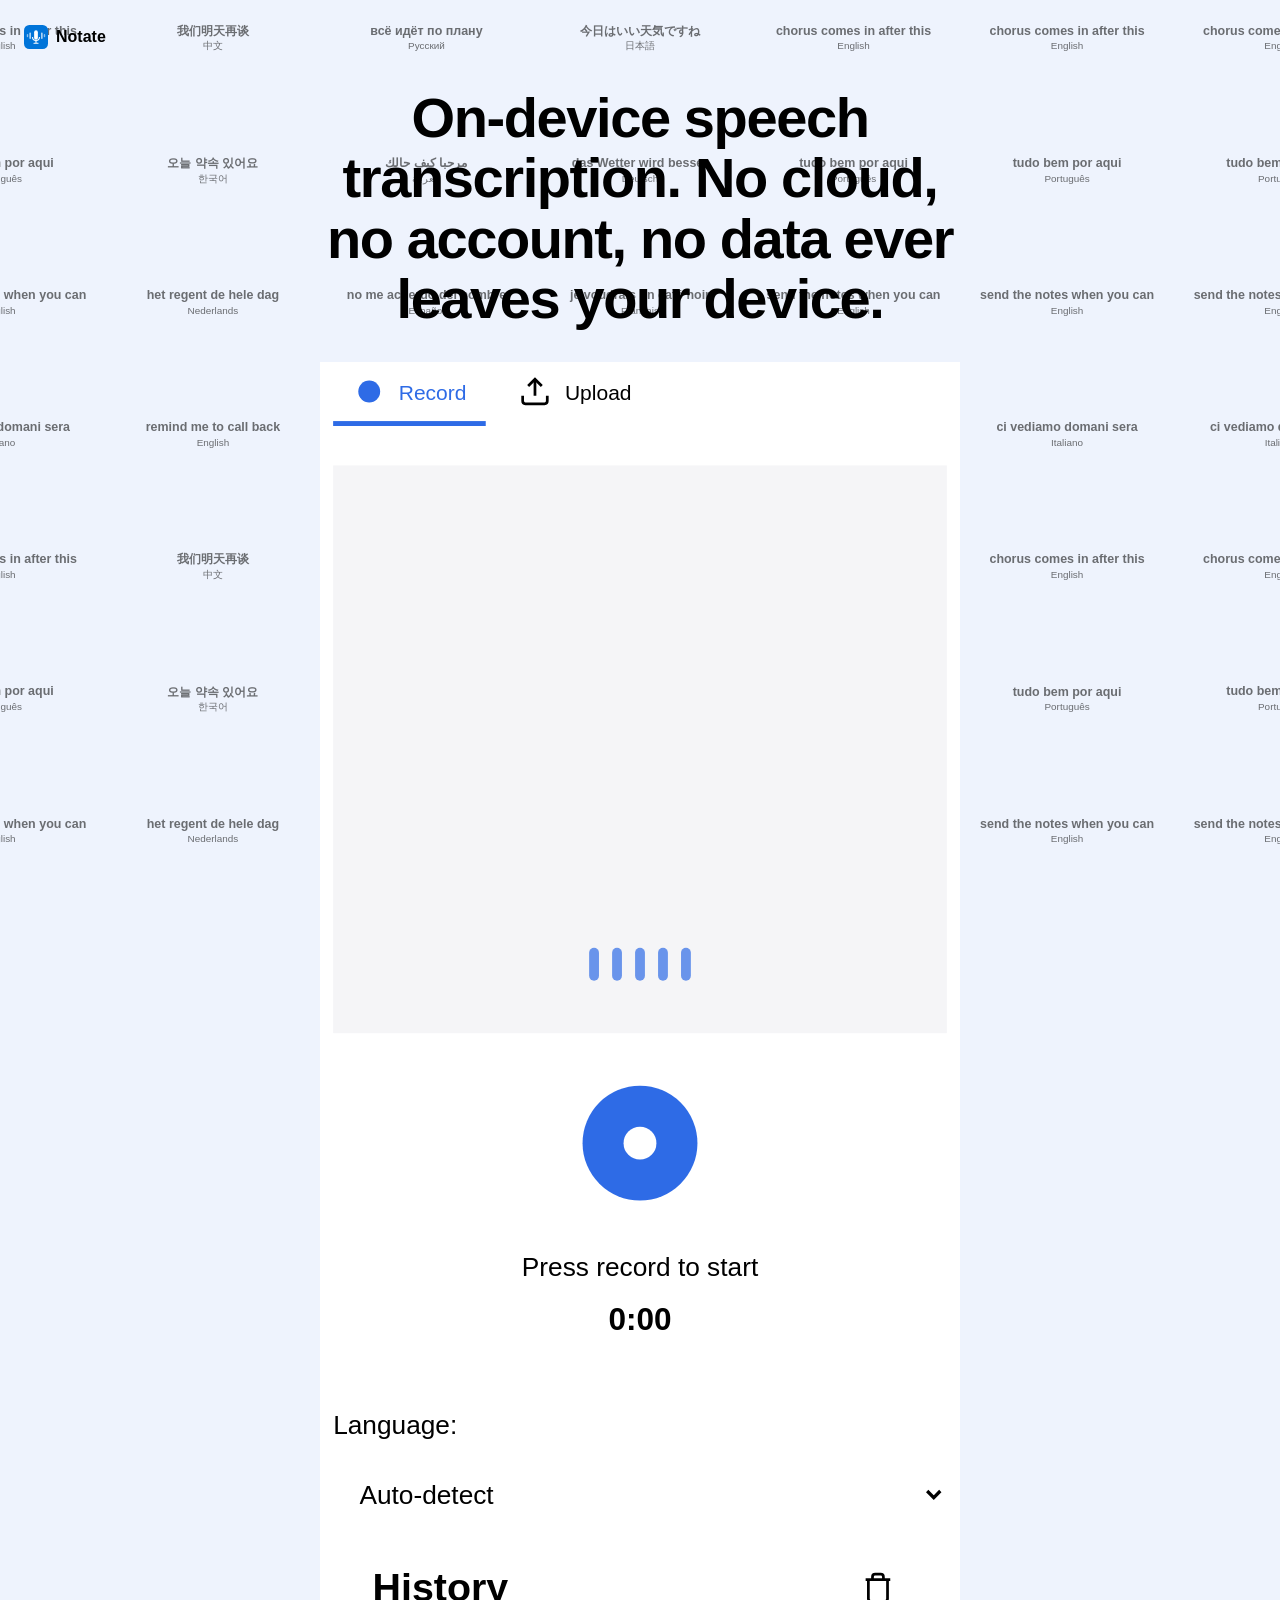
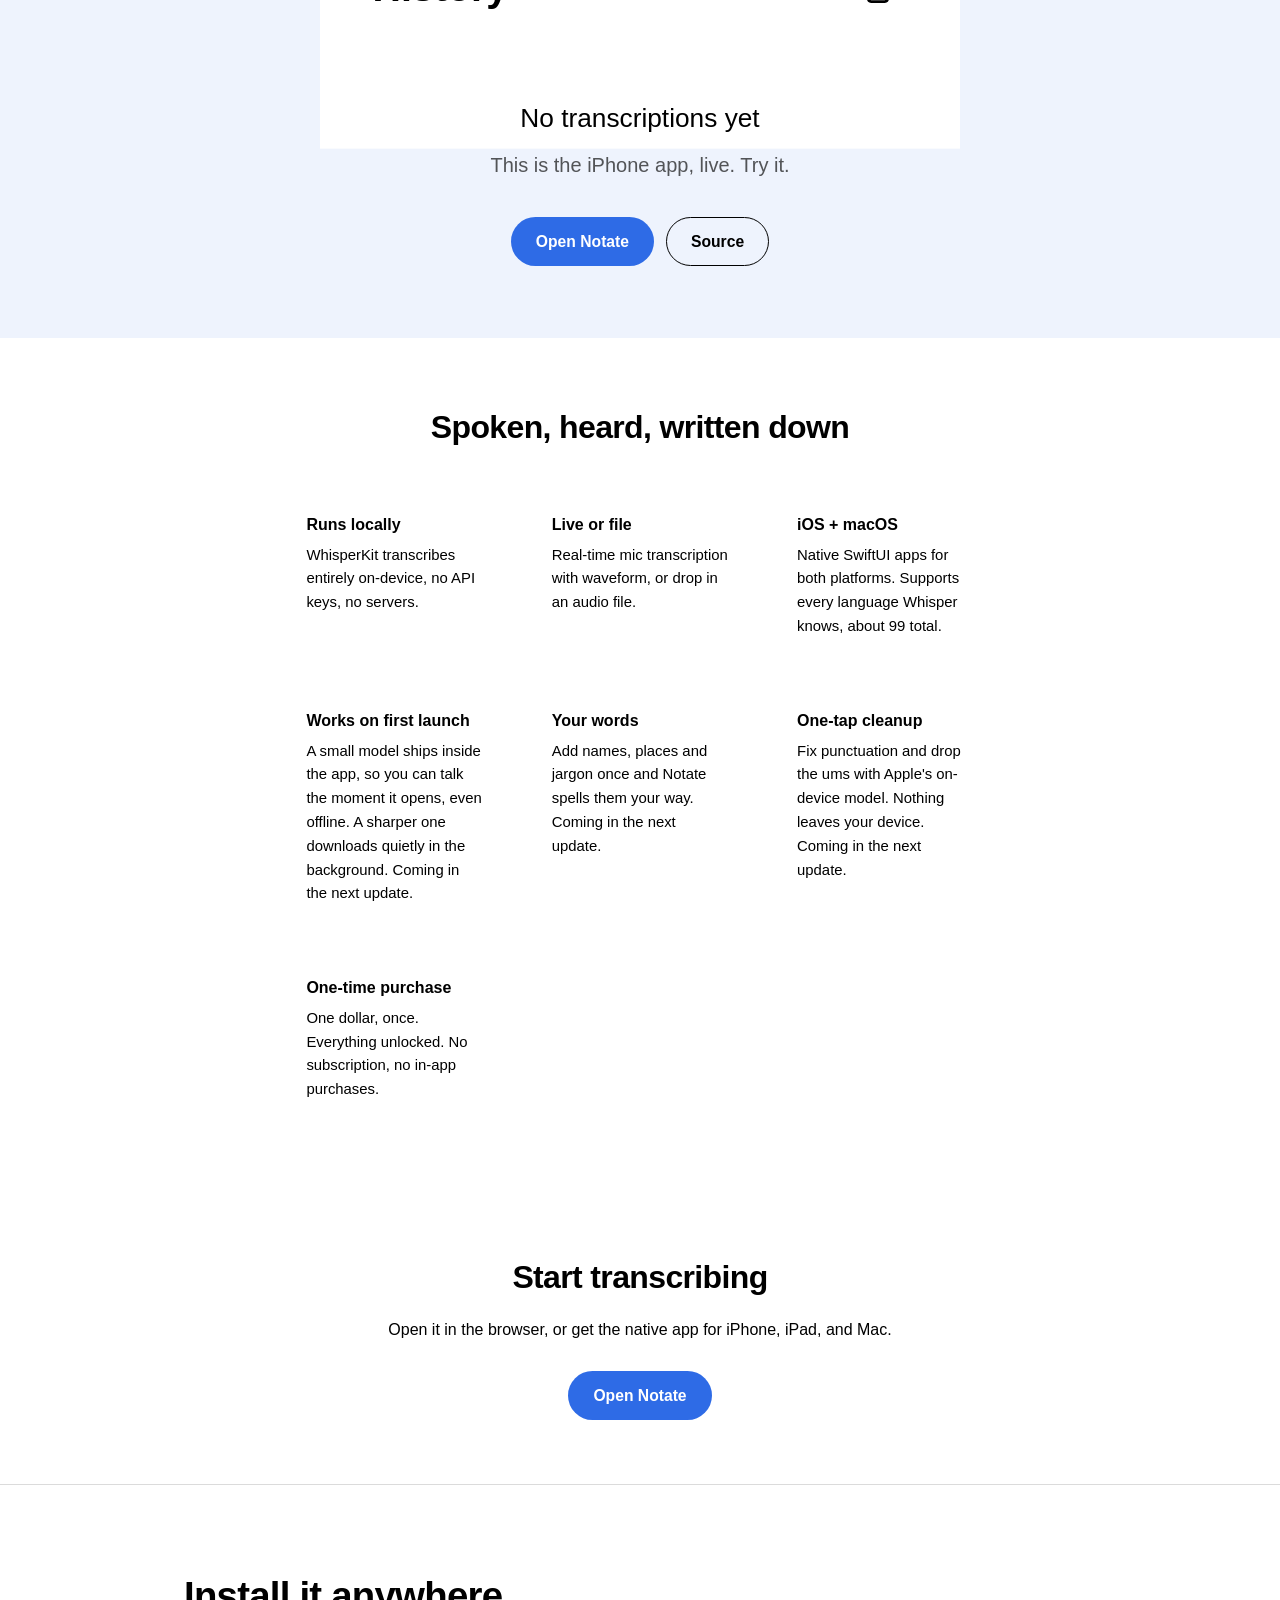
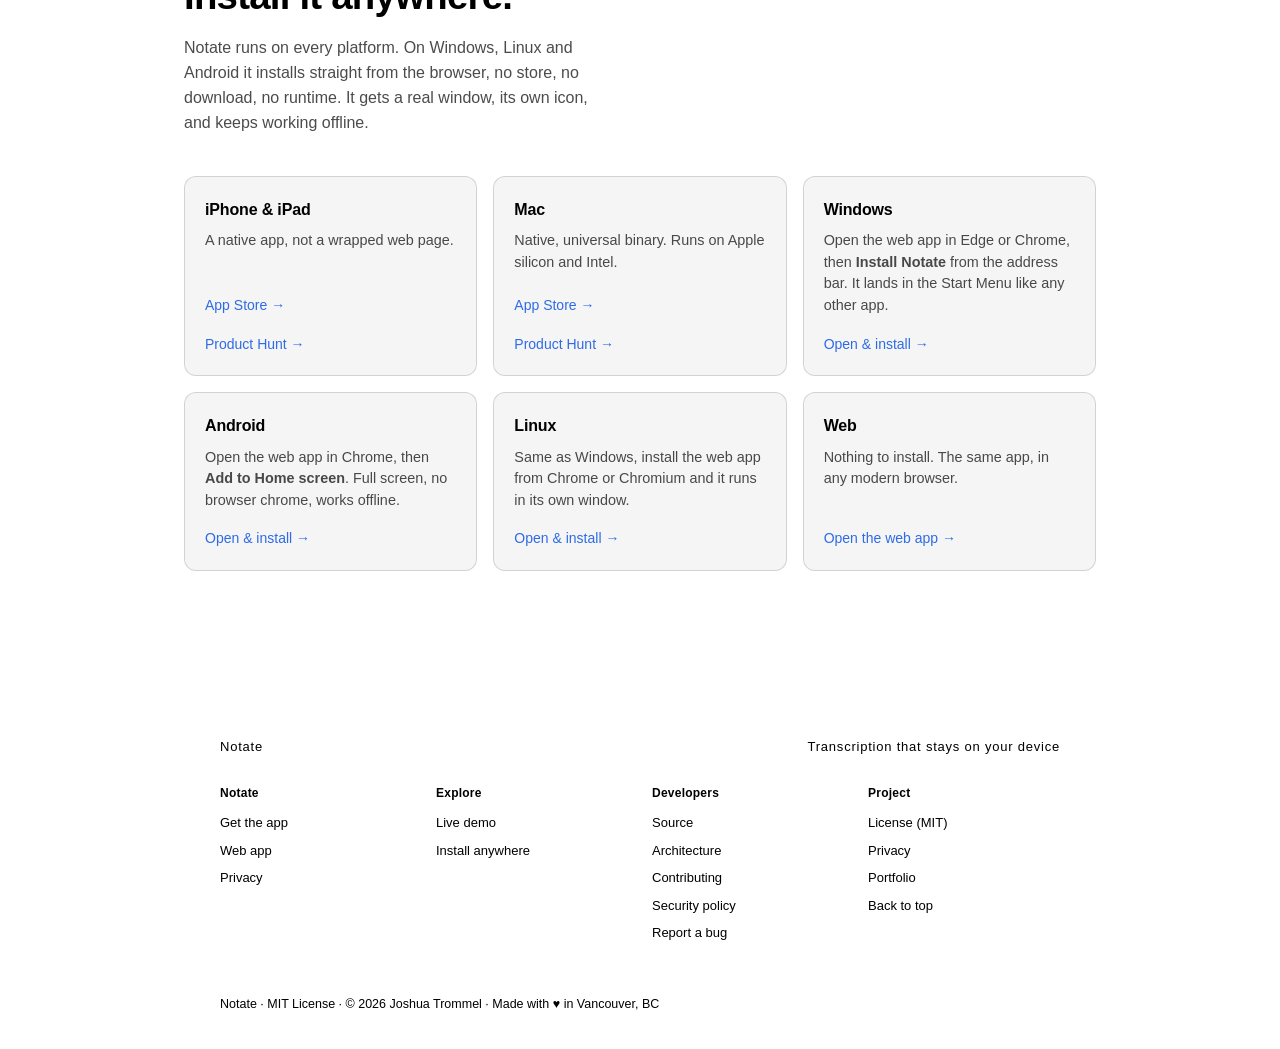
==== commit 26563ef4: "Docs and landing: offline first launch, custom words, on-device cleanup (next update) Co-Authored-By" ====
--- a/docs/index.html
+++ b/docs/index.html
@@ -89,6 +89,18 @@
                 <div class="feature">
                     <h3>iOS + macOS</h3>
                     <p>Native SwiftUI apps for both platforms. Supports every language Whisper knows, about 99 total.</p>
+                </div>
+                <div class="feature">
+                    <h3>Works on first launch</h3>
+                    <p>A small model ships inside the app, so you can talk the moment it opens, even offline. A sharper one downloads quietly in the background. Coming in the next update.</p>
+                </div>
+                <div class="feature">
+                    <h3>Your words</h3>
+                    <p>Add names, places and jargon once and Notate spells them your way. Coming in the next update.</p>
+                </div>
+                <div class="feature">
+                    <h3>One-tap cleanup</h3>
+                    <p>Fix punctuation and drop the ums with Apple's on-device model. Nothing leaves your device. Coming in the next update.</p>
                 </div>
                 <div class="feature">
                     <h3>One-time purchase</h3>
